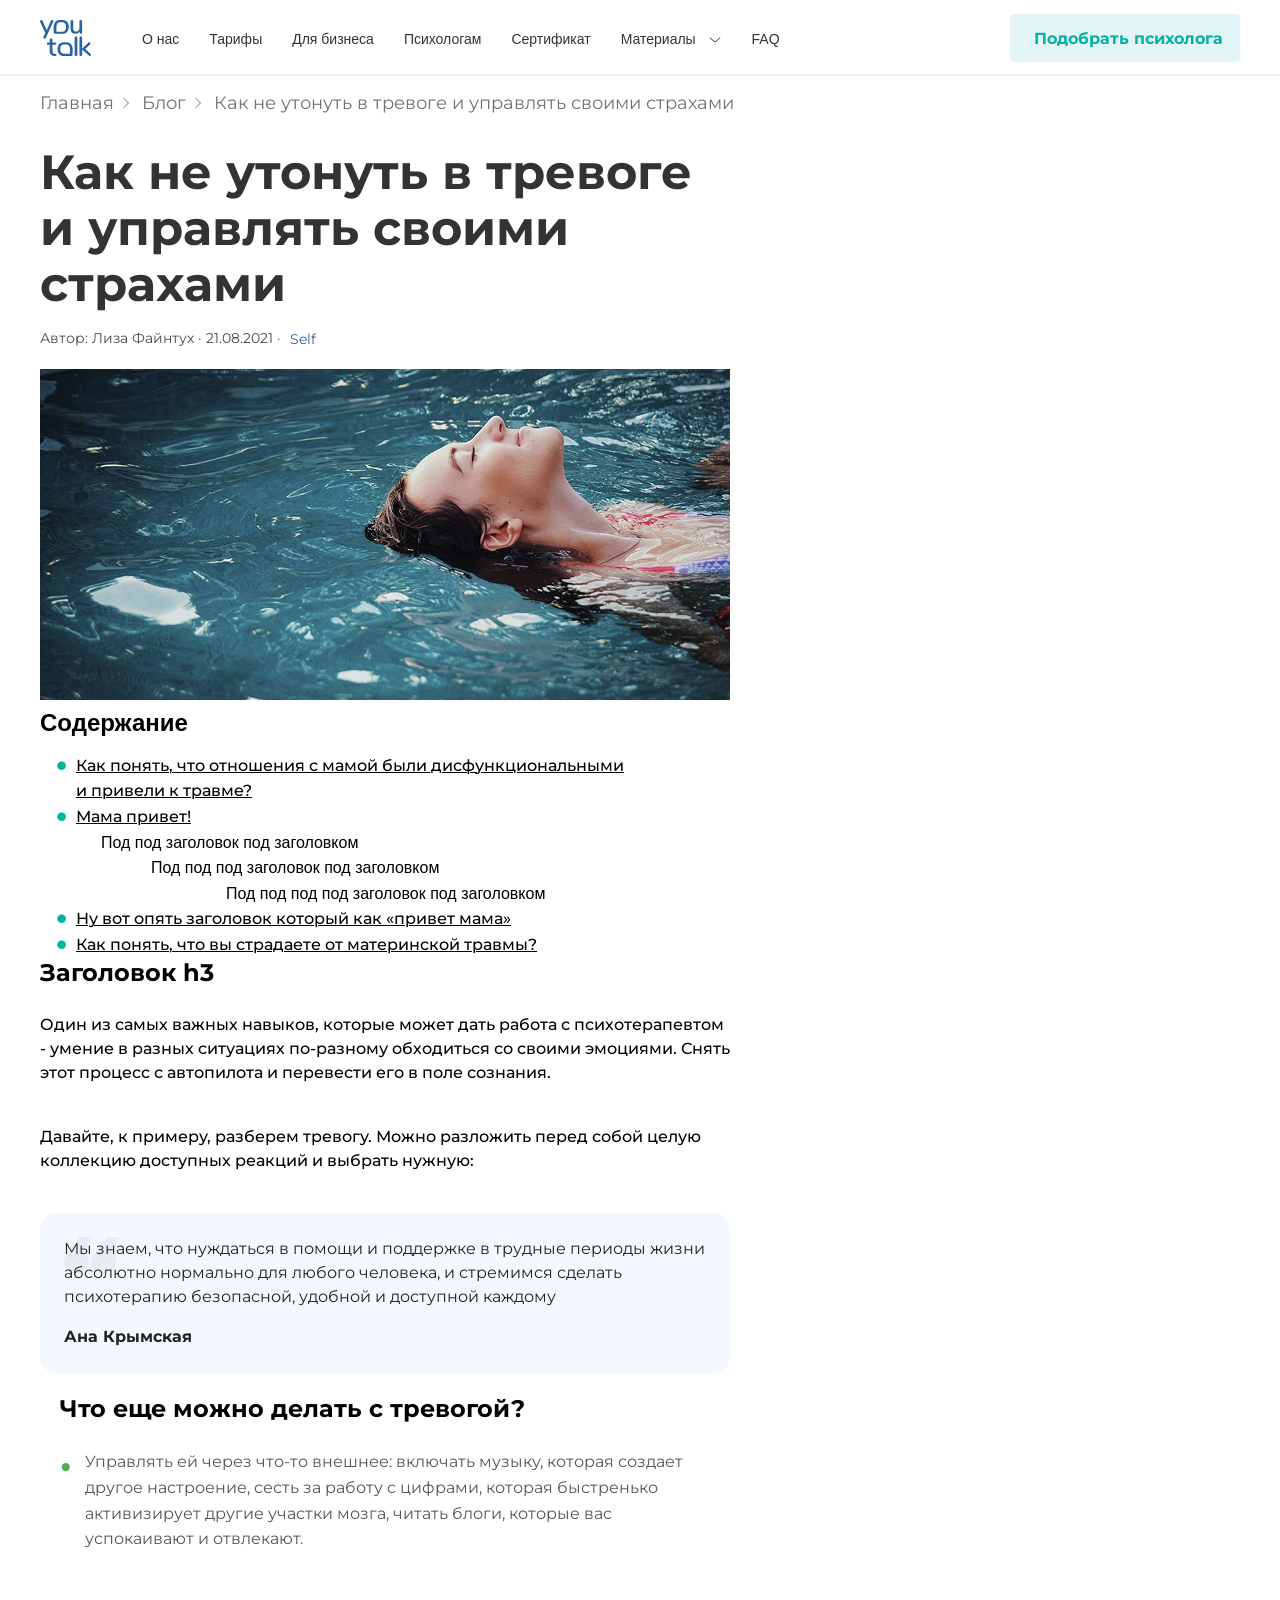
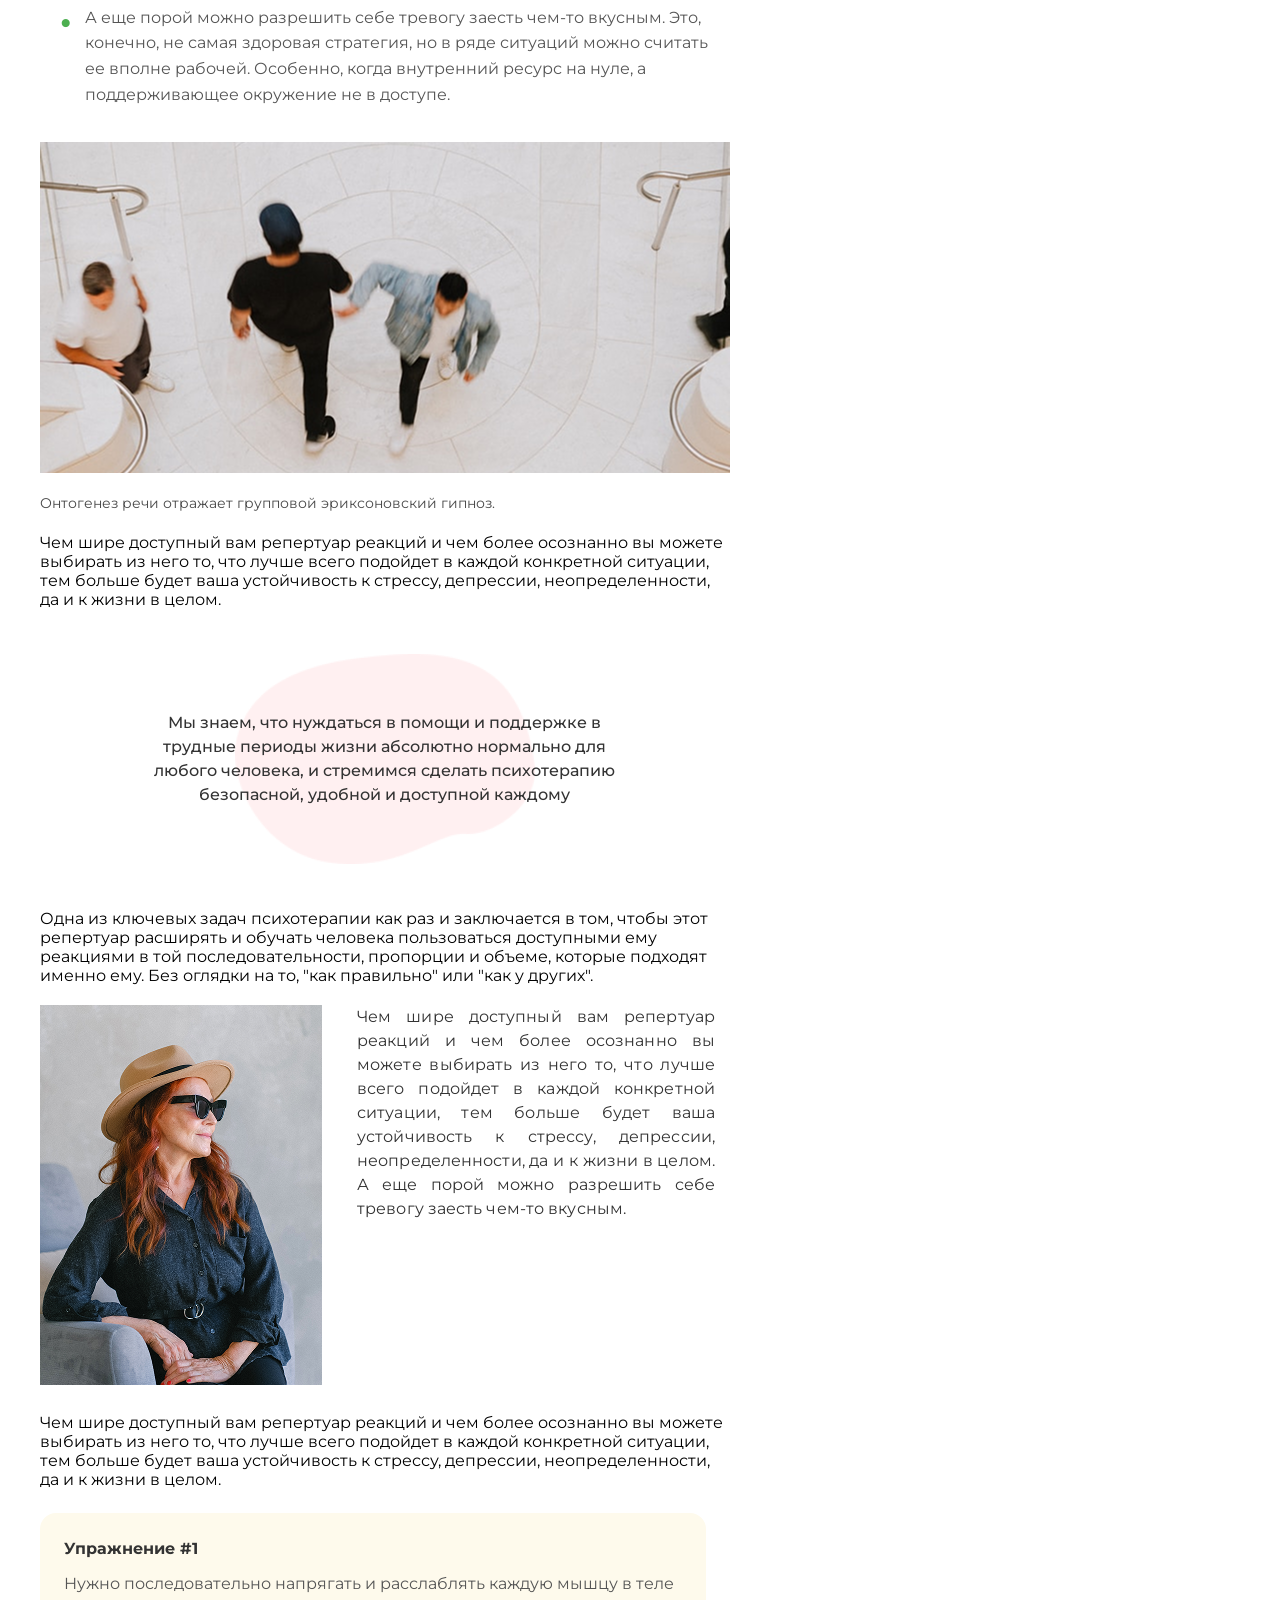
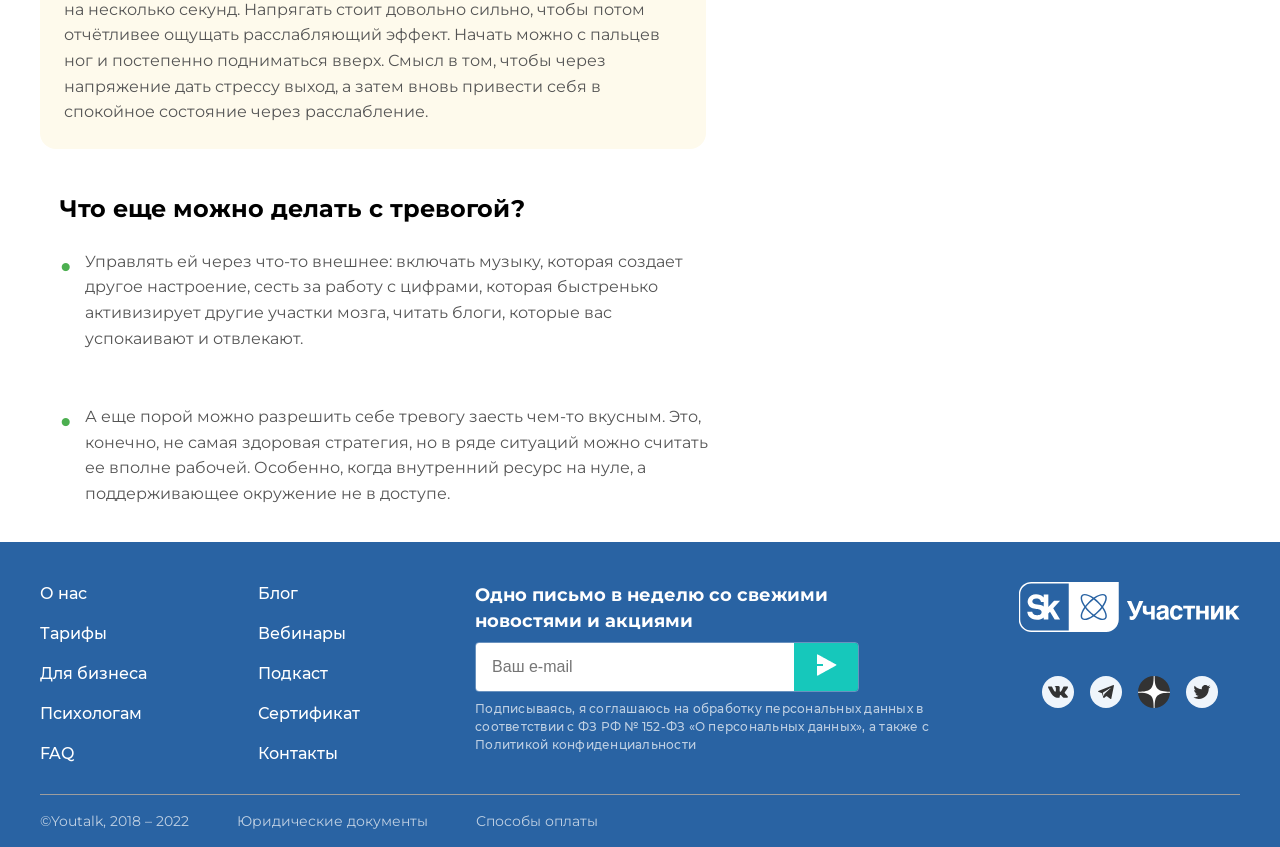
==== indextwo.html @ f9fe768d "добавка" ====
<!doctype html>
<html lang="en">
  <head>
    <meta charset="UTF-8" />
    <meta name="viewport" content="width=device-width, initial-scale=1.0" />
    <title>yotalk</title>
    <link rel="icon" href="img/logo/logo.svg" type="image/png">
    <link rel="stylesheet" href="css/styles.css" />
    <link href="https://fonts.googleapis.com/css2?family=Montserrat:wght@400;500;600;700&display=swap" rel="stylesheet">
    <link rel="stylesheet" href="css/font.css" />
    <link rel="stylesheet" href="css/media.css" />
  <script src="script.js" defer></script>
  </head>
  <body>
    <header class="header">
  <div class="header__container">
    <div class="header__logo-container">
      <a href="/" class="logo-link">
        <div class="logo">
          <img
            src="img/logo/logo.svg"
            alt="Логотип YouTalk"
            class="logo__image"
          />
        </div>
      </a>
    </div>
    <nav class="navigation" aria-label="Основное меню">
      <ul class="navigation__list">
        <li class="navigation__item navigation__item--regular">
          <a href="#" class="navigation__link">О нас</a>
        </li>
        <li class="navigation__item navigation__item--regular">
          <a href="#" class="navigation__link">Тарифы</a>
        </li>
        <li class="navigation__item navigation__item--regular">
          <a href="#" class="navigation__link">Для бизнеса</a>
        </li>
        <li class="navigation__item navigation__item--regular">
          <a href="#" class="navigation__link">Психологам</a>
        </li>
        <li class="navigation__item navigation__item--regular">
          <a href="#" class="navigation__link">Сертификат</a>
        </li>
        <li class="navigation__item navigation__item--with-icon">
          <a href="#" class="navigation__link navigation__link--with-icon">
            Материалы
            <img
              src="img/mater/matherials.svg"
              alt="Иконка меню"
              class="navigation__icon"
            />
          </a>
        </li>
        <li class="navigation__item navigation__item--regular">
          <a href="#" class="navigation__link">FAQ</a>
        </li>
      </ul>
    </nav>
    <div class="header__action-block">
      <button
        class="button button--green button--large"
        aria-label="Подобрать психолога"
      >
        Подобрать психолога
      </button>
    </div>
    <button
      class="hamburger"
      id="hamburger-toggle"
      aria-label="Открыть меню"
      aria-expanded="false"
      type="button"
    >
      <span></span>
      <span></span>
      <span></span>
    </button>
  </div>
  <div class="mobile-menu" id="mobile-menu" aria-hidden="true">
  <ul class="mobile-menu__list">
    <li class="mobile-menu__item">
      <a href="#" class="mobile-menu__link">О нас</a>
    </li>
    <li class="mobile-menu__item">
      <a href="#" class="mobile-menu__link">Тарифы</a>
    </li>
    <li class="mobile-menu__item">
      <a href="#" class="mobile-menu__link">Для бизнеса</a>
    </li>
    <li class="mobile-menu__item">
      <a href="#" class="mobile-menu__link">Психологам</a>
    </li>
    <li class="mobile-menu__item">
      <a href="#" class="mobile-menu__link">Сертификат</a>
    </li>
    <li class="mobile-menu__item">
      <a href="#" class="mobile-menu__link">Материалы</a>
    </li>
    <li class="mobile-menu__item">
      <a href="#" class="mobile-menu__link">FAQ</a>
    </li>
  </ul>
  <div class="mobile-menu__action">
    <button
      class="button button--green button--large"
      aria-label="Подобрать психолога в мобильном меню"
    >
      Подобрать психолога
    </button>
  </div>
</div>
  </div>
</header>





<main>
  
      <div class="header-with-breadcrumb">
        <nav class="breadcrumb">
          <a href="/" class="breadcrumb-item">Главная</a>
          <img src="img/mater/arrow.svg" alt="изображение" />
          <span class="breadcrumb-item current">Блог</span>
          <img src="img/mater/arrow.svg" alt="изображение" />
          <span class="breadcrumb-item current">Как не утонуть в тревоге и управлять своими страхами</span>
        </nav>
      </div>
<section class="my-grid">
    <div class="col-1">
      <div class="container">
        <h1>Как не утонуть в тревоге<br>и управлять своими<br>страхами</h1>

        <p class="author-info">
          Автор: Лиза Файнтух · 21.08.2021 ·
          <span class="self-label">Self</span>
        </p>

        <img class="center2 four" src="img/Image.png" alt="Человек в воде">

        <div class="toc">
          <h2>Содержание</h2>
          <ul>
            <li><a href="#">Как понять, что отношения с мамой были дисфункциональными<br> и привели к травме?</a></li>
            <li>
              <a href="#">Мама привет!</a>
              <ul class="sublist level-1">
                <li>
                  <a href="#">Под под заголовок под заголовком</a>
                  <ul class="sublist level-2">
                    <li>
              <a href="#">Под под под заголовок под заголовком</a>
              <ul class="sublist level-3">
                <li><a href="#">Под под под под заголовок под заголовком</a></li>
              </ul>
            </li>
          </ul>
        </li>
      </ul>
    </li>
    <li><a href="#">Ну вот опять заголовок который как «привет мама»</a></li>
    <li><a href="#">Как понять, что вы страдаете от материнской травмы?</a></li>
  </ul>
</div>

<h2 class="title-h3">Заголовок h3</h2>
<p class="paragraph-text">Один из самых важных навыков, которые может дать работа с психотерапевтом - умение в разных ситуациях по-разному обходиться со своими эмоциями.  Снять этот процесс с автопилота и перевести его в поле сознания.</p>
<p class="paragraph-text">Давайте, к примеру, разберем тревогу. Можно разложить перед собой целую коллекцию доступных реакций и выбрать нужную:</p>

<div class="quote-container">
  <blockquote class="quote-text">
    Мы знаем, что нуждаться в помощи и поддержке в трудные периоды жизни абсолютно нормально для любого человека, и стремимся сделать психотерапию безопасной, удобной и доступной каждому
  </blockquote>
  <cite class="quote-author">Ана Крымская</cite>
  <img src="img/Vector.png" alt="Описание" id="myImage">
</div>

<div class="pein">
  <h2 class="title-h3">Что еще можно делать с тревогой?</h2>
  <ul class="list">
    <li>Управлять ей через что-то внешнее: включать музыку, которая создает другое настроение, сесть за работу с цифрами, которая быстренько активизирует другие участки мозга, читать блоги, которые вас успокаивают и отвлекают.</li><br><br>
    <li>А еще порой можно разрешить себе тревогу заесть чем-то вкусным. Это, конечно, не самая здоровая стратегия, но в ряде ситуаций можно считать ее вполне рабочей. Особенно, когда внутренний ресурс на нуле, а поддерживающее окружение не в доступе.</li>
  </ul>
</div>
<img src="img/Rectangle (11).png" alt="Люди на снегу">
<blockquote class="author-info">Онтогенез речи отражает групповой эриксоновский гипноз.</blockquote>
<P>Чем шире доступный вам репертуар реакций и чем более осознанно вы можете выбирать из него то, что лучше всего подойдет в каждой конкретной ситуации, тем больше будет ваша устойчивость к стрессу, депрессии, неопределенности, да и к жизни в целом.</P>
<div class="quote-wrapper">
  <span class="quotee-text">
    Мы знаем, что нуждаться в помощи и поддержке в трудные периоды жизни абсолютно нормально для любого человека, и стремимся сделать психотерапию безопасной, удобной и доступной каждому
  </span>
  <div class="background-spott"></div>
</div>
<p>Одна из ключевых задач психотерапии как раз и заключается в том, чтобы этот репертуар расширять и обучать человека пользоваться доступными ему реакциями в той последовательности, пропорции и объеме, которые подходят именно ему. Без оглядки на то, "как правильно" или "как у других".</p>
<div class="content-layout">
  <div class="visual-module">
    <img src="img/Rectangle (12).png" alt="Описание изображения" class="media-asset">
  </div>
  <div class="textual-content">
    <p class="prose-block">
      Чем шире доступный вам репертуар реакций и чем более осознанно вы можете выбирать из него то, 
      что лучше всего подойдет в каждой конкретной ситуации, тем больше будет ваша устойчивость к 
      стрессу, депрессии, неопределенности, да и к жизни в целом. А еще порой можно разрешить себе 
      тревогу заесть чем-то вкусным.
    </p>
  </div>
</div>
<p>Чем шире доступный вам репертуар реакций и чем более осознанно вы можете выбирать из него то, что лучше всего подойдет в каждой конкретной ситуации, тем больше будет ваша устойчивость к стрессу, депрессии, неопределенности, да и к жизни в целом.</p>
<div class="exercise-container">
        <h1 class="exercise-title">Упражнение #1</h1>
        <p class="exercise-description">
            Нужно последовательно напрягать и расслаблять каждую мышцу в теле на несколько секунд. Напрягать стоит довольно сильно, чтобы потом отчётливее ощущать расслабляющий эффект. Начать можно с пальцев ног и постепенно подниматься вверх. Смысл в том, чтобы через напряжение дать стрессу выход, а затем вновь привести себя в спокойное состояние через расслабление.
        </p>
    </div>
<div class="pein">
  <h2 class="title-h3">Что еще можно делать с тревогой?</h2>
  <ul class="list">
    <li>Управлять ей через что-то внешнее: включать музыку, которая создает другое настроение, сесть за работу с цифрами, которая быстренько активизирует другие участки мозга, читать блоги, которые вас успокаивают и отвлекают.</li><br><br>
    <li>А еще порой можно разрешить себе тревогу заесть чем-то вкусным. Это, конечно, не самая здоровая стратегия, но в ряде ситуаций можно считать ее вполне рабочей. Особенно, когда внутренний ресурс на нуле, а поддерживающее окружение не в доступе.</li>
  </ul>
</div>


</main>
    <footer class="footer">
      <div class="footer-container">
        <div class="footer-menu-wrapper">
          <div class="menu-column menu-column-1">
            <nav class="footer-nav">
              <ul class="footer-list">
                <li class="footer-list-item">
                  <a href="#" class="footer-link">О нас</a>
                </li>
                <li class="footer-list-item">
                  <a href="#" class="footer-link">Тарифы</a>
                </li>
                <li class="footer-list-item">
                  <a href="#" class="footer-link">Для бизнеса</a>
                </li>
                <li class="footer-list-item">
                  <a href="#" class="footer-link">Психологам</a>
                </li>
                <li class="footer-list-item">
                  <a href="#" class="footer-link">FAQ</a>
                </li>
              </ul>
            </nav>
          </div>

          <div class="menu-column menu-column-2">
            <nav class="footer-nav">
              <ul class="footer-list">
                <li class="footer-list-item">
                  <a href="#" class="footer-link">Блог</a>
                </li>
                <li class="footer-list-item">
                  <a href="#" class="footer-link">Вебинары</a>
                </li>
                <li class="footer-list-item">
                  <a href="#" class="footer-link">Подкаст</a>
                </li>
                <li class="footer-list-item">
                  <a href="#" class="footer-link">Сертификат</a>
                </li>
                <li class="footer-list-item">
                  <a href="#" class="footer-link">Контакты</a>
                </li>
              </ul>
            </nav>
          </div>
        </div>
        <div class="newsletter-block">
          <div class="newsletter-title">
            Одно письмо в неделю со свежими <br />
            новостями и акциями
          </div>
          <form onsubmit="alert('Подписаны!'); return false;">
          <div class="email-form">
            <input
              type="email"
              placeholder="Ваш e-mail"
              class="email-input"
              required
              autocomplete="email"
            />
            <button
              type="submit"
              class="submit-btn with-icon"
              aria-label="Подписаться на рассылку"
            >
          <img src="img/footer_img/Group.png" alt="изображение">
          </button>
          </div>
          </form>
  
          <div class="privacy-notice">
            Подписываясь, я соглашаюсь на обработку персональных данных в
            соответствии с ФЗ РФ № 152-ФЗ «О персональных данных», а также с
            <!-- <a href="#" class="privacy-link"> -->Политикой конфиденциальности<!-- </a> -->
          </div>
        </div>
        <div class="social-block">
          <div class="sk-logo-container">
            <img
              src="img/footer_img/Sk.svg"
              alt="Логотип — Участник"
              class="sk-logo"
              loading="lazy"
            />
          </div>
          <div class="social-icons-wrapper">
            <a href="#" class="social-link vk-link">
              <img
                src="img/footer_img/vk.svg"
                alt="ВКонтакте"
                class="social-icon vk-icon"
                loading="lazy"
              />
            </a>
            <a href="#" class="social-link teleg-link">
              <img
                src="img/footer_img/teleg.svg"
                alt="Telegram"
                class="social-icon teleg-icon"
                loading="lazy"
              />
            </a>
            <a href="#" class="social-link twitter-link">
              <img
                src="img/footer_img/ptica.svg"
                alt="Twitter"
                class="social-icon twitter-icon"
                loading="lazy"
              />
            </a>
            <a href="#" class="social-link other-link">
              <img
                src="img/footer_img/logo.svg"
                alt="Ещё одна соцсеть"
                class="social-icon other-icon"
                loading="lazy"
              />
            </a>
          </div>
        </div>
        <div class="footer-bottom">
          <ul class="footer-bottom-list">
            <li class="footer-bottom-item">
              <a href="#" class="footer-bottom-link">©Youtalk, 2018 – 2022</a>
            </li>
            <li class="footer-bottom-item">
              <a href="#" class="footer-bottom-link">Юридические документы</a>
            </li>
            <li class="footer-bottom-item">
              <a href="#" class="footer-bottom-link">Способы оплаты</a>
            </li>
          </ul>
        </div>
      </div>
    </footer>
  </body>
</html>
---- css/styles.css ----
* {
  margin: 0;
  padding: 0;
  box-sizing: border-box;
}
body {
  font-family: 'Montserrat', sans-serif;
}
.body {
 background-image: url("data:image/svg+xml,%3Csvg width='1440' height='672' xmlns='http://www.w3.org/2000/svg'%3E%3Crect width='1440' height='672' fill='%23EFF5FB' /%3E%3ClinearGradient id='fadeGradient' x1='0%' y1='0%' x2='0%' y2='100%'%3E%3Cstop offset='41.95%' stop-color='rgba(255, 255, 255, 0)' /%3E%3Cstop offset='70.27%' stop-color='%23FFFFFF' /%3E%3C/linearGradient%3E%3Crect width='1440' height='672' fill='url(%23fadeGradient)' /%3E%3C/svg%3E");
background-size: 1440px ;
background-repeat: no-repeat;
opacity: 1;
background-size: contain;
background-position: center 468px;
}

.header {
  position: sticky;
  top: 0;
  z-index: 1000;
  width: 100%;
  box-shadow: 0px -2px 0px 0px #EFF2F2 inset;
  background: #FFFFFF;
}

.header__container {
  display: flex;
  max-width: 1264px;
  height: 76px;
  justify-content: space-between;
  align-items: center;
  margin: 0 auto;
  transition: all 0.3s ease-in-out;
  padding: 0 32px;
  
}

.header__logo-container {
  display: flex;
  align-items: center;
  justify-content: center;
  flex-shrink: 0;
  padding-right: 51px;
  transition: padding-right 0.3s ease-in-out;
}

.logo-link {
  text-decoration: none;
}

.logo {
  display: block;
  width: 51px;
  height: auto;
  max-width: 100%;
}

.logo__image {
  height: 36px;
  width: 100%;
  max-width: 51px;
  display: block;
  transition: height 0.3s ease-in-out;
}

.navigation {
  display: block;
  flex: 1 1 auto;
  min-width: 0;
}

.navigation__list {
  display: flex;
  list-style: none;
  margin: 0;
  padding: 0;
  column-gap: 30px;
  overflow: hidden;
  transition: column-gap 0.3s ease-in-out;
}

.navigation__item--regular {
  flex-shrink: 0;
}

.navigation__link {
  text-decoration: none;
   font-family: "Montserrat-Medium",sans-serif;/* font-family: "Montserrat"; */
  font-weight: 400;
  color: #333333;
  transition: color 0.3s ease;
  padding: 30px 0;
  white-space: nowrap;
  font-size: 14px;
  }

.navigation__link:hover {
  color: #4CAF50;
}

.navigation__icon {
  margin-left: 8px;
  width: 14px;
  height: 14px;
  vertical-align: middle;
}

.header__action-block {
  display: flex;
  align-items: center;
  flex-shrink: 0;
  
}

.button {
  cursor: pointer;
  border: none;
  outline: none;
  font-family: inherit;
  transition: all 0.3s ease-in-out;
}

.button--green {
  width: 230px;
  height: 48px;
  background-color: #E3F5F5;
  color: #03B2A5;
  border-radius: 4px;
  font-family: 'Montserrat', sans-serif;
  font-weight: 700;
  font-size: 16px;
  padding: 12px 24px;
  white-space: nowrap; 
}

.button--green:hover {
  background-color: #f8f8f8;
  transform: translateY(-2px);
  box-shadow: 0 4px 8px rgba(0, 0, 0, 0.2);
}


.hamburger {
  display: none;
  flex-direction: column;
  justify-content: space-between;
  width: 18px;
  height: 18px;
  padding: 0;
  background: none;
  border: none;
  cursor: pointer;
  position: relative;
  z-index: 1000;
}

.hamburger span {
  display: block;
  height: 3px;
  width: 100%;
  background-color: #03B2A5;
  border-radius: 2px;
  transition: all 0.3s ease;
  position: relative;
}


.hamburger--active span:nth-child(1) {
  transform: rotate(45deg) translate(5px, 5px);
}
.hamburger--active span:nth-child(2) {
  opacity: 0;
}
.hamburger--active span:nth-child(3) {
  transform: rotate(-45deg) translate(7px, -6px);
}


.mobile-menu {
  position: absolute;
  top: 100%; 
  left: 0;
  right: 0;
  max-width: 960px;
  margin-left: auto;
  margin-right: auto;
  background: #FFFFFF;
  box-shadow: 0 4px 12px rgba(0, 0, 0, 0.1);
  z-index:1000;
  opacity: 0;
  visibility: hidden;
  transform: translateY(-10px);
  transition: all 0.3s ease-in-out;
  padding: 0;
}

.mobile-menu--open {
  opacity: 1;
  visibility: visible;
  transform: translateY(0);
}


.mobile-menu__list {
  display: flex;
  flex-direction: column;
  list-style: none;
  margin: 0;
  padding: 20px 0;
}

.mobile-menu__item {
  padding: 12px 0;
}

.mobile-menu__link {
  text-decoration: none;
  font-family: "Montserrat-Medium";
  font-weight: 500;
  color: #333;
  font-size: 16px;
  padding: 0 24px;
  display: block;
  transition: color 0.3s ease;
}

.mobile-menu__link:hover {
  color: #4CAF50;
}

.mobile-menu__action {
  padding: 20px 24px 24px;
  border-top: 1px solid #EFF2F2;
}
 .breadcrumb {
  display: flex;
  margin-top: 16px;
  margin-bottom: 30px;
  align-items: center;
  font-size: 18px;
}
.breadcrumb img {
  padding-left: 4px;
  padding-right: 8px;
}
.breadcrumb-item {
  text-decoration: none;
  color: #333333B2;
}
.breadcrumb-item:hover {
  text-decoration: underline;
}
.current {
  font-weight: 400;
}
h1 {
  margin: 0 auto;
  padding-left: 0;
  font-size: 48px;
  font-family: 'Montserrat', sans-serif;
  font-weight: 700;
  line-height: 56px;
  letter-spacing: 0%;
  color: #333333;
}
.filter-container {
  display: flex;
  flex-wrap: wrap;
  gap: 8px;
  margin-top: 32px;
  margin-bottom: 24px;
  box-sizing: border-box;
  justify-content: flex-start;
}
.filter-item {
  display: inline-flex;
  align-items: center;
  font-family: 'Montserrat', sans-serif;
  font-weight: 500; 
  font-size: 14px;
  line-height: 1.43;
  letter-spacing: -0.01em;
  color: #333333; 
  background-color: #f9f9f9;
  border: 2px solid #e8e8e8; 
  border-radius: 24px;
  padding: 6px 8px; 
  box-sizing: border-box;
  will-change: transform, border, color;
  transition: all 0.25s cubic-bezier(0.4, 0, 0.2, 1); 
  cursor: pointer;
  position: relative;
  min-width: min-content;
  flex-shrink: 1;
  white-space: nowrap;
  vertical-align: middle;
  text-decoration: none;
}
.filter-item.long-text {
  white-space: normal;
  text-align: center;
  padding: 8px 12px;
}
.filter-item img {
  width: 18px;
  height: 18px;
  object-fit: contain;
  margin-right: 8px;
  transition: transform 0.25s ease;
}
.filter-item:hover .tag-icon {
  transform: scale(1.15) translateY(-1px);
}
.with-emoji::before {
  content: "😊";
  margin-right: 5px;
  vertical-align: middle;
}

.filter-item:hover {
  border-color: #16C8BB;
  background-color: #eef9f8;
  color: #16C8BB;
  transform: translateY(-1px);
  box-shadow: 0 3px 8px rgba(22, 200, 187, 0.1);
}

.filter-item.active {
  border-color: #16C8BB;
  background-color: #eef9f8;
  color: #16C8BB;
  font-weight: 600; 
   box-shadow: 0 2px 6px rgba(22, 200, 187, 0.15);
}

.filter-item:not(.active):not(:hover) {
  box-shadow: none;
  transform: translateY(0);
}



main {
max-width: 1264px;
margin: 0 auto;
box-sizing: border-box;
padding: 0 32px;
}

.blog-grid {
display: grid;
grid-template-columns: repeat(6, 1fr);
 grid-auto-rows: minmax(min-content, auto);
gap: 24px;
width: 100%;
box-sizing: border-box;
}

.grid-card {
width: 100%;
min-width: 0;
height: auto;
overflow: hidden;
box-shadow: 0 4px 6px rgba(0, 0, 0, 0.1);
transition: transform 0.3s ease;
position: relative;
border-radius: 16px;
display: flex;
flex-direction: column;
}

.grid-card:hover {
transform: translateY(-3px);
}
 .one  img {
  width: 100%;
  height: 260px ;
  object-fit: cover; 
  object-position: bottom; 
 

}
.two  img {
  width: 100%;
  height: 260px;
  object-fit: cover; 

} 

.card-image img {
width: 100%;
object-fit: cover; 
display: block;


}

.card-tags {
font-family: 'Montserrat', sans-serif;
font-weight: 600;
position: absolute;
top: 8px;
left: 8px;
z-index: 1;
display: flex;
flex-wrap: wrap;
gap: 8px;
max-width: 300px;
  font-size: 14px;
  line-height: 20px;
}

.tag-item {
display: inline-flex;
align-items: center;
gap: 4px;
padding: 6px 8px;
background-color: rgba(255, 255, 255, 0.4);
border-radius: 16px;
white-space: nowrap;
overflow: hidden;
text-overflow: ellipsis;
box-sizing: border-box;
}

.card-content {
 padding: 16px;
  flex-grow: 1; 
  display: flex;
  flex-direction: column;
}

.card-title {
margin-top: 0;
font-size: 18px;
color: #212529;
}

.card-author {
margin: 4px 0 8px 16px;
color: #6c757d;
font-size: 12px;
}

.card-excerpt {
overflow: hidden;
font-size: 14px;
text-overflow: ellipsis;
color: #495057;
line-height: 20px;
Letter-spacing:
0px;
padding-bottom: 96px;
}
.card-excerpt--truncated{
  padding-bottom: 50px;
}
.post-date {
Letter-spacing:0.25px;
text-align: left;
font-size: 12px;
line-height: 18px;
color: #495057;
position: absolute;
bottom: 16px;
left: 16px;
z-index: 2;
margin-top: auto;
flex-shrink: 0
}

.date-value {
display: inline-block;
}


.div1,
.div2 {
grid-column: span 3;
}


.div3,
.div4,
.div5,
.div6,
.div7,
.div8 {
grid-column: span 2;
}


.div3 { grid-row: 2; grid-column: 1 / 3; }
.div4 { grid-row: 2; grid-column: 3 / 5; }
.div5 { grid-row: 2; grid-column: 5 / 7; }
.div6 { grid-row: 3; grid-column: 1 / 3; }
.div7 { grid-row: 3; grid-column: 3 / 5; }
.div8 { grid-row: 3; grid-column: 5 / 7; }












.more {
 display: flex;
  justify-content: center;
  align-items: center;
  margin: 56px auto  96px 0;
  position: relative;  
}
.more-button {
  display: block;
  width: 182px;
  height: 48px;
  padding: 0;
  background-color: #4DC4A5;
  color: white;
  border: none;
  border-radius: 8px;
  font-family: 'Montserrat', sans-serif;
  font-size: 18px;
  font-weight: bold;
  text-align: center;
  transition: background-color 0.3s ease;
} 
.more-button:hover {
  background-color: #3ABE95;
}

 




.footer {
  display: flex;
  width: 100%;
  flex-direction: column;
  min-height: 302px;
  background-color: #2963A3;
  justify-content: space-between;
}

.footer-container {
  display: grid;
  grid-template-columns: repeat(9, 1fr); 
  grid-template-rows: auto auto;
  gap: 20px;
  width: 100%;
  max-width: 1264px;
  margin: 0 auto;
  color: #FFFFFF;
  padding-top: 40px;
  padding-left: 32px;
  padding-right: 32px;
}


.footer-menu-wrapper {
  grid-column: 1 / 5; 
  display: grid;
  grid-template-columns: 1fr 1fr;
  gap: 20px;
}

.menu-column {
  display: flex;
  flex-direction: column;
}

.menu-column-2 {
  margin-left: 0;
}


.newsletter-block {
  grid-column: 5 / 10; 
  width: 100%;
  
}


.newsletter-title {
  font-family: 'Montserrat', sans-serif;
  font-weight: 700;
  line-height: 26px;
  letter-spacing: 0%;
  font-size: 18px;
  padding-bottom: 8px;
}

.email-form {
  display: flex;
  border: 1px solid rgba(255, 255, 255, 0.3);
  border-radius: 4px;
  overflow: hidden;
  max-width: 384px;
  width: 100%;
}

.email-input {
  width: calc(100% - 64px);
  height: 48px;
  border: none;
  padding-left: 16px;
  background-color: #FFFFFF;
  color: #000000;
  font-size: 16px;
  outline: none;
}

.email-input:focus {
  background: rgba(255, 255, 255, 0.15);
}

.submit-btn {
  width: 64px;
  height: 48px;
  background-color: #16C8BB;
  border: none;
  cursor: pointer;
  transition: background-color 0.3s ease;
}

.submit-btn:hover {
  background-color: #3abcf2;
}






.privacy-notice {
   font-family: 'Montserrat_ofont';
  font-weight: 400;
  font-size: 12px;
  line-height: 18px;
  letter-spacing: 0.25px;
  opacity: 0.7;
  color: #FFFFFF;
  margin-top: 8px;
 
}

.privacy-link {
  color: #000000;
  text-decoration: none;
}


.social-block {
  grid-column: 10 / 10; 
  display: flex;
  flex-direction: column;
  align-items: center; 
  gap: 0px;
}

.sk-logo-container {
  padding-bottom: 40px;
}

.social-icons-wrapper {
  display: flex;
  gap: 16px;
}

.social-icon {
  width: 32px;
  height: 32px;
}


.footer-bottom {
  grid-column: 1 / 11; 
  grid-row: 2 / 4;
  border-top: 1px solid #9D9D9D;
  margin-top: 8px;
  display: grid;
  grid-template-columns: repeat(9, 1fr);
  gap: 16px;
  padding: 16px 0;
  display: inline-flex;
}


.copyright {
  grid-column: 1 / 4; 
  text-align: center;
}

.legal-docs {
  grid-column: 4 / 7; 
  text-align: center;
}

.payment-methods {
  grid-column: 7 / 10; 
  text-align: center;
}

.footer-bottom-list {
  display: inline-flex;
  list-style: none;
  gap: 48px;
  padding: 0;
  margin: 0;
}

.footer-bottom-link {
  text-decoration: none;
  color: #FFFFFF;
  font-size: 14px;
  opacity: 0.7;
  line-height: 20px;
  letter-spacing: 0px;
}


.footer-nav {
  white-space: nowrap;
}

.footer-list {
  display: grid;
  gap: 16px;
}

.footer-list-item {
  list-style: none;
  line-height: 24px;
  font-size: 16px;
  letter-spacing: 0%;
}

.footer-link {
  text-decoration: none;
  color: #FFFFFF;
  font-family: 'Montserrat_ofont';
  font-weight: 700;
}


 


.author-info {
    font-family: 'Montserrat', sans-serif;
    font-weight: 400;
    font-size: 14px;
    line-height: 20px;
    letter-spacing: 0px;
    color: #494949;
    margin-bottom: 20px;
    white-space: nowrap;
    padding-top: 16px; /* Небольшой отступ сверху для компенсации */
}

.self-label {
    display: inline-block;
    width: 26px;
    height: 20px;
    transform: rotate(0deg);
    opacity: 1;
    color: #2963A3;
    line-height: 20px;
    border-radius: 3px;
    margin-left: 5px;
    vertical-align: middle;
}


.toc {
  width: 600px;
  font-family:sans-serif;
  line-height: 1.6;
}

.toc h2 {
  margin-bottom: 10px;
  font-weight: bold;
}

.toc > ul > li {
  list-style-type: none;
  position: relative;
  margin-left: 36px;
}

.toc > ul > li::before {
  content: '•';
  color: #03B2A5; /* <-- Меняйте цвет здесь */
  font-size: 32px; /* <-- Меняйте размер здесь */
  line-height: 24px;
  margin-right: 9px;
  position: absolute;
  left: -20px;
}

.toc > ul > li > a {
  text-decoration: underline;
  text-decoration-style: solid;
  text-decoration-offset: 0;
  text-decoration-thickness: 1px;
  font-family: 'Montserrat', sans-serif;
  font-weight: 500;
  font-size: 16px;
  line-height: 24px;
  letter-spacing: 0px;
  leading-trim: none;
  color: #000;
  cursor: pointer;
}

.sublist a {
  text-decoration: none;
  color: #000;
}

.sublist {
  list-style-type: none;
  margin-left: 25px;
  padding: 0;
}

.level-1 { margin-left: 25px; }
.level-2 { margin-left: 50px; }
.level-3 { margin-left: 75px; }


.h2 {
  padding-bottom: 16px;
}

.title-h2 {
  font-family: 'Montserrat', sans-serif;
  font-weight: 700;
  font-size: 24px;
  leading-trim: none;
  line-height: 32px;
  letter-spacing: 0%;
  padding-bottom: 16px;
}

.paragraph-text {
  font-family: 'Montserrat', sans-serif;
  font-weight: 500;
  font-size: 16px;
  leading-trim: none;
  line-height: 24px;
  letter-spacing: 0px;
  padding-bottom: 40px;
}

.quote-container {
  transform: rotate(0deg);
  opacity: 1;
  border-radius: 16px;
  padding: 24px;
  background-color: #F3F7FE;
  box-sizing: border-box;
}

.quote-text {
  font-family: 'Montserrat', sans-serif;
  font-weight: 400;
  font-size: 16px;
  leading-trim: none;
  line-height: 24px;
  letter-spacing: 0%;
  margin: 0 0 16px 0; /* Отступ снизу перед именем автора */
  color: #222; /* Тёмный текст */
}

.quote-author {
 font-family: 'Montserrat', sans-serif;
  font-weight: 700;
  font-size: 16px;
  leading-trim: none;
  line-height: 24px;
  letter-spacing: 0%;
  color: #222;
  font-style: normal; /* Убираем курсив, если не нужен */
  
}
#myImage {
  position: absolute;
  top: 24px; 
  left: 24px;
}

.pein {
  max-width: 800px;
 
  background-color: #ffffff;
  padding: 20px;
}



.list {
  list-style-type: none;
  padding-left: 0;
}

.list li {
  position: relative;
  padding-left: 25px;
  margin-bottom: 15px;
  line-height: 1.6;
  color: #555555;
}

.list li::before {
  content: '•';
  position: absolute;
  left: 0;
  top: -10%;
  color: #4CAF50; /* Зелёный цвет маркера, как на изображении */
  font-weight: bold;
  font-size: 32px;
}
.title-h3 {
font-family: "Montserrat", sans-serif;
font-weight: 700;
font-size: 24px;
leading-trim: NONE;
line-height: 32px;
letter-spacing: 0%;
padding-bottom: 24px;

}
.my-grid {
  display: grid;
  grid-template-columns: minmax(300px, 690px) 1fr;
  gap: 10px;
  width: 100%;
}

.col-1 {
 
}

.col-2 {
  background-color: #e0e0e0;
}





.quote-wrapper {
  position: relative;
  display: flex;
  justify-content: center;
  align-items: center;
  text-align: center;
  min-height: 300px; /* Минимальная высота контейнера */
  padding: 2rem;
}

.quotee-text {
  z-index: 10; /* Текст поверх пятна */
  position: relative;
  font-family: 'Montserrat', sans-serif;
  font-weight: 500;
  font-size: 16px;
  line-height: 24px;
  letter-spacing: 0%;
  color: #333;
  max-width: 80%; /* Ограничиваем ширину текста */
  margin: 0 auto;
}

.background-spott {
  position: absolute;
  top: 50%;
  left: 50%;
  transform: translate(-50%, -50%);
  width: 300px; /* Ширина пятна */
  height: 300px; /* Высота пятна */
  background-image: url(../img/Vector\ \(1\).png); /* Ваше изображение */
  background-size: contain; /* Изображение без растягивания */
  background-repeat: no-repeat;
  background-position: center;
  opacity: 0.8; /* Прозрачность пятна */
  z-index: 5; /* Под текстом */
  pointer-events: none; /* Не мешает взаимодействию с текстом */
}





.content-layout {
  display: flex;
  align-items: flex-start;
  gap: 20px;
  margin-top: 20px;
  padding-bottom: 24px;

}

.visual-module {
  flex: 0 0 auto; /* Фиксируем размер, не даём меняться */
  overflow: hidden; /* Скрываем всё, что выходит за границы блока */
}

.media-asset {
width: 100%;
  height: auto;
  object-fit: contain; /* Сохраняет пропорции, не растягивает */
}

.textual-content {
  flex: 1;
  padding: 0 15px 15px 15px;
  box-sizing: border-box; /* Учитывает отступы при расчёте ширины */
}

.prose-block {
  line-height: 1.5; /* Межстрочный интервал */
  color: #333;
  margin: 0;
  font-size: 16px;
  text-align: justify;
  letter-spacing: 0.1px;
  max-width: 400px; /* Ограничивает ширину текста для контроля количества строк */
  overflow-wrap: break-word; /* Переносит длинные слова */
}


.exercise-container {
    background-color: #FEFAEC;
    padding: 24px;
    margin: 24px 24px 24px 0;
    border-radius: 16px;
}

.exercise-title {
    margin-bottom: 10px;
    color: #333;
    font-size: 24px;
    font-family: 'Montserrat',sans-serif;
font-weight: 700;
font-size: 16px;
leading-trim: NONE;
line-height: 24px;
letter-spacing: 0%;

}

.exercise-description {
    line-height: 1.6;
    margin-top: 0;
    color: #555;
    font-size: 16px;
}
---- css/font.css ----
@font-face {
  font-family: "Montserrat-Medium";
  src: url("./Montserrat-Medium.woff2") format("woff2"),
       url("./Montserrat-Medium.woff") format("woff"),
       url("./Montserrat-Medium.ttf") format("truetype");
}
@font-face {
  font-family: 'Montserrat_ofont' ;
  src: url(../font/ofont.ru_Montserrat.ttf);
  font-weight: 600;
}
@font-face {
  font-family: "Montserrat-Regular.ttf";
  src: url(../font/Montserrat-Regular.ttf);
   font-weight: 600;
}
---- css/media.css ----
@media screen and (max-width: 1024px) {
  .navigation {
  display: block;
}


.header__action-block {
  display: flex;
}
.header__container {
   max-width: 960px; 
   padding: 0 0;

}
.header__logo-container {
  padding-right: 32px;
}
.navigation__list {
  column-gap: 16px;
}
.navigation__link {
  font-size: 16px;
  padding: 8px 0;
}
.button--green {
  width: 230px;
  padding: 12px 24px;
  font-size: 16px;
}
.breadcrumb {
  margin-bottom: 40px;
}
main {
padding:0 32px 0 32px ;

}

}

@media (max-width: 1023px) {
  .navigation {
    display: none; 
  }
  .hamburger {
    display: flex; 
  }
  .header__container {
  max-width: 960px;
padding: 0 32px;
}
  .header__action-block {
    display: none; 
  }
  .navigation__link {
    font-size: 14px;
  }
  .button--green {
    min-width: 180px;
    padding: 10px 16px;
    font-size: 14px;
  }
  .mobile-menu {
    top: 76px;
  }
  .social-block {
  align-items: center; 
}
   
 
}

@media  (max-width:912px) {
  .header__container {
    padding: 0 32px 0 32px;
  }
  .one img,
.two img,
.card-image img {
  width: 100%;
  height: auto; 
  max-width: 100%;
}
  .div1,
.div2 {
grid-column: span 3;
}
.div3,
.div4,
.div5,
.div6,
.div7,
.div8 {
grid-column: span 2;
}

.div1 { grid-row: 1; grid-column: 1 / 7; }
.div2 { grid-row: 2; grid-column: 1 / 7; }
.div3 { grid-row: 3; grid-column: 1 / 4; }
.div4 { grid-row: 3; grid-column: 4 / 7; }
.div5 { grid-row: 4; grid-column: 1 / 4; }
.div6 { grid-row: 4; grid-column: 4 / 7; }
.div7 { grid-row: 5; grid-column: 1 / 4; }
.div8 { grid-row: 5; grid-column: 4 / 7; }
.footer-container {
    grid-template-columns: repeat(5, 1fr);
    grid-template-rows: auto auto auto; 
    
    padding: 35px 32px 0px 32px; 
  }

  
  .footer-menu-wrapper {
    grid-column: 1 / 2; 
    grid-row: 1 / 2; 
    gap: 70px;
    
  }

  
  .newsletter-block {
    grid-column: 2 / 6; 
    grid-row: 1 / 3; 
    padding-left: 45px;
  }

  
  .social-block {
    grid-column: 2 / 1; 
    grid-row: 2 / 2; 
    gap: 0px;
    align-items: center;
  }

  
  .footer-bottom {
    grid-column: 1 / 6; 
    grid-row: 3 / 6; 
    border-top: 1px solid rgba(255, 255, 255, 0.3);
    padding-bottom: 23px;
    
  }

  .social-icons-wrapper {
    display: flex;
    flex-wrap: wrap;
    justify-content: center;
   
  }
  .social-icon {
    width: 28px;
    height: 28px;
  }

  
  .footer-bottom-list {
    flex-wrap: wrap;
    gap: 48px; 
    justify-content: center;
  }

}

@media (max-width: 768px) {
  .header__container {
    
    padding: 0 18px;
  }
  .navigation__list {
    column-gap: 16px;
  }
  .navigation__link {
    font-size: 13px;
    padding: 6px 0;
  }
  mobile-menu {
    top: 72px;
  }
 

.card-excerpt {
padding-bottom: 73px;
}
.card-excerpt--truncated{
  padding-bottom: 50px;
}
.footer-container {
 padding: 35px 20px 0px 20px; 
}
.footer-menu-wrapper {
    gap: 30px;
  }
    .newsletter-block {
    padding-left: 15px;
  }
  main {
    padding-left: 20px;
    padding-right: 20px;
  }

} 
@media (max-width: 620px) {
  .grid-card .div4, .div5,
  .div6,
  .div7,
  .div8 {
    display: none;
  }
  .div1 {
  grid-column: 1 / 7; /* с 1‑й по 7‑ю линию (т. е. 6 колонок) */
}
.div1 { grid-row: 1; grid-column: 1 / 7; }
.div2 { grid-row: 2; grid-column: 1 / 7; }
.div3 { grid-row: 3; grid-column: 1 / 7; }
.div4 { grid-row: 4; grid-column: 1 / 7; }
main {
padding:0 20px 0 20px ;}
 
 
  .footer-container {
    grid-template-columns: repeat(3, 1fr); 
    grid-template-rows: auto auto auto auto; 
    gap: 10px; 
    align-items: start; 
  }

  
  .footer-menu-wrapper {
    grid-column: 1 / 4;
    grid-row: 1 / 2;
    display: flex;
    justify-content: space-between; 
    text-align: left; 
    padding-bottom: 10px;
  }

  .menu-column .footer-list {
    padding: 0;
    margin: 0;
   
  }

  .newsletter-block {
    grid-column: 1 / 4;
    grid-row: 2 / 3;
 padding-left: 0;
  }
  

  .social-block {
    grid-column: 1 / 4;
    grid-row: 3 / 4;
   align-items: start;
  }

  .footer-bottom {
    grid-column: 1 / 4;
    grid-row: 4 / 5;
    
  }
  .footer-bottom-list {
        flex-wrap: wrap;
        gap: 20px;
        justify-content: center;
    }
}

@media (max-width: 480px) {
  .header__container {
    height: 72px;
    max-width: 440px;
  }
  .logo__image {
    height: 34px;
    max-width: 48px;
  }
  .navigation__list {
    column-gap: 14px;
  }
  .navigation__link {
    font-size: 12px;
    padding: 5px 0;
  }
  .breadcrumb {
    margin-bottom: 32px;
  }
  h1 {
    line-height: 40px;
    font-size: 32px;
  }
  .filter-container {
    margin-top: 24px;
    margin-bottom: 16px;
  }
}
@media (max-width: 414px) {
   .filter-container {
    flex-wrap: nowrap;
    overflow-x: auto;
    -webkit-overflow-scrolling: touch;
    scrollbar-width: none;
  }

  .filter-container::-webkit-scrollbar {
    display: none;
  }

  .filter-container:hover {
    scrollbar-width: thin;
  }

  .filter-container:hover::-webkit-scrollbar {
    display: none;
    height: 6px;
    border-radius: 3px;
  }

  .filter-container:hover::-webkit-scrollbar-track {
    background: #f5f5f5;
  }

  .filter-container:hover::-webkit-scrollbar-thumb {
    background: #bbb;
    border-radius: 3px;
  }

  .filter-item {
    min-width: max-content;
    white-space: nowrap;
    margin-bottom: 8px;
  }

  .filter-item {
    font-size: 14px;
    padding: 5px 8px;
  }

  .with-emoji::before {
    margin-right: 4px;
  }

  .filter-item img {
    width: 18px;
    height: 18px;
    margin-right: 6px;
  }

  body {
background-position: center 386px;
  }
  .one img {
  display: none;
}

.one img,
.two img,
  .three img,
  .four img {
   height: 206px;
    width: 100%;
  }
.one 
  {
  width: 100%;
  background-image: url('../img2/Rectangle\ \(10\).png'); 
  background-size: cover;
  background-position: bottom;
  position: relative;
  height: 206px;
  background-repeat: no-repeat;
  display: flex;
}
 
  }
@media (max-width: 375px){
  main {
padding:0 16px 0 16px ;}
.footer-container {
        padding: 35px 16px 0px 16px;
    }
  }
@media (max-width: 320px)
{
 .submit-btn {
    display: none; 
  }

  .with-icon::before {
    display: none; 
  }
  .email-input {
    width: 100%; 
    
  }
}
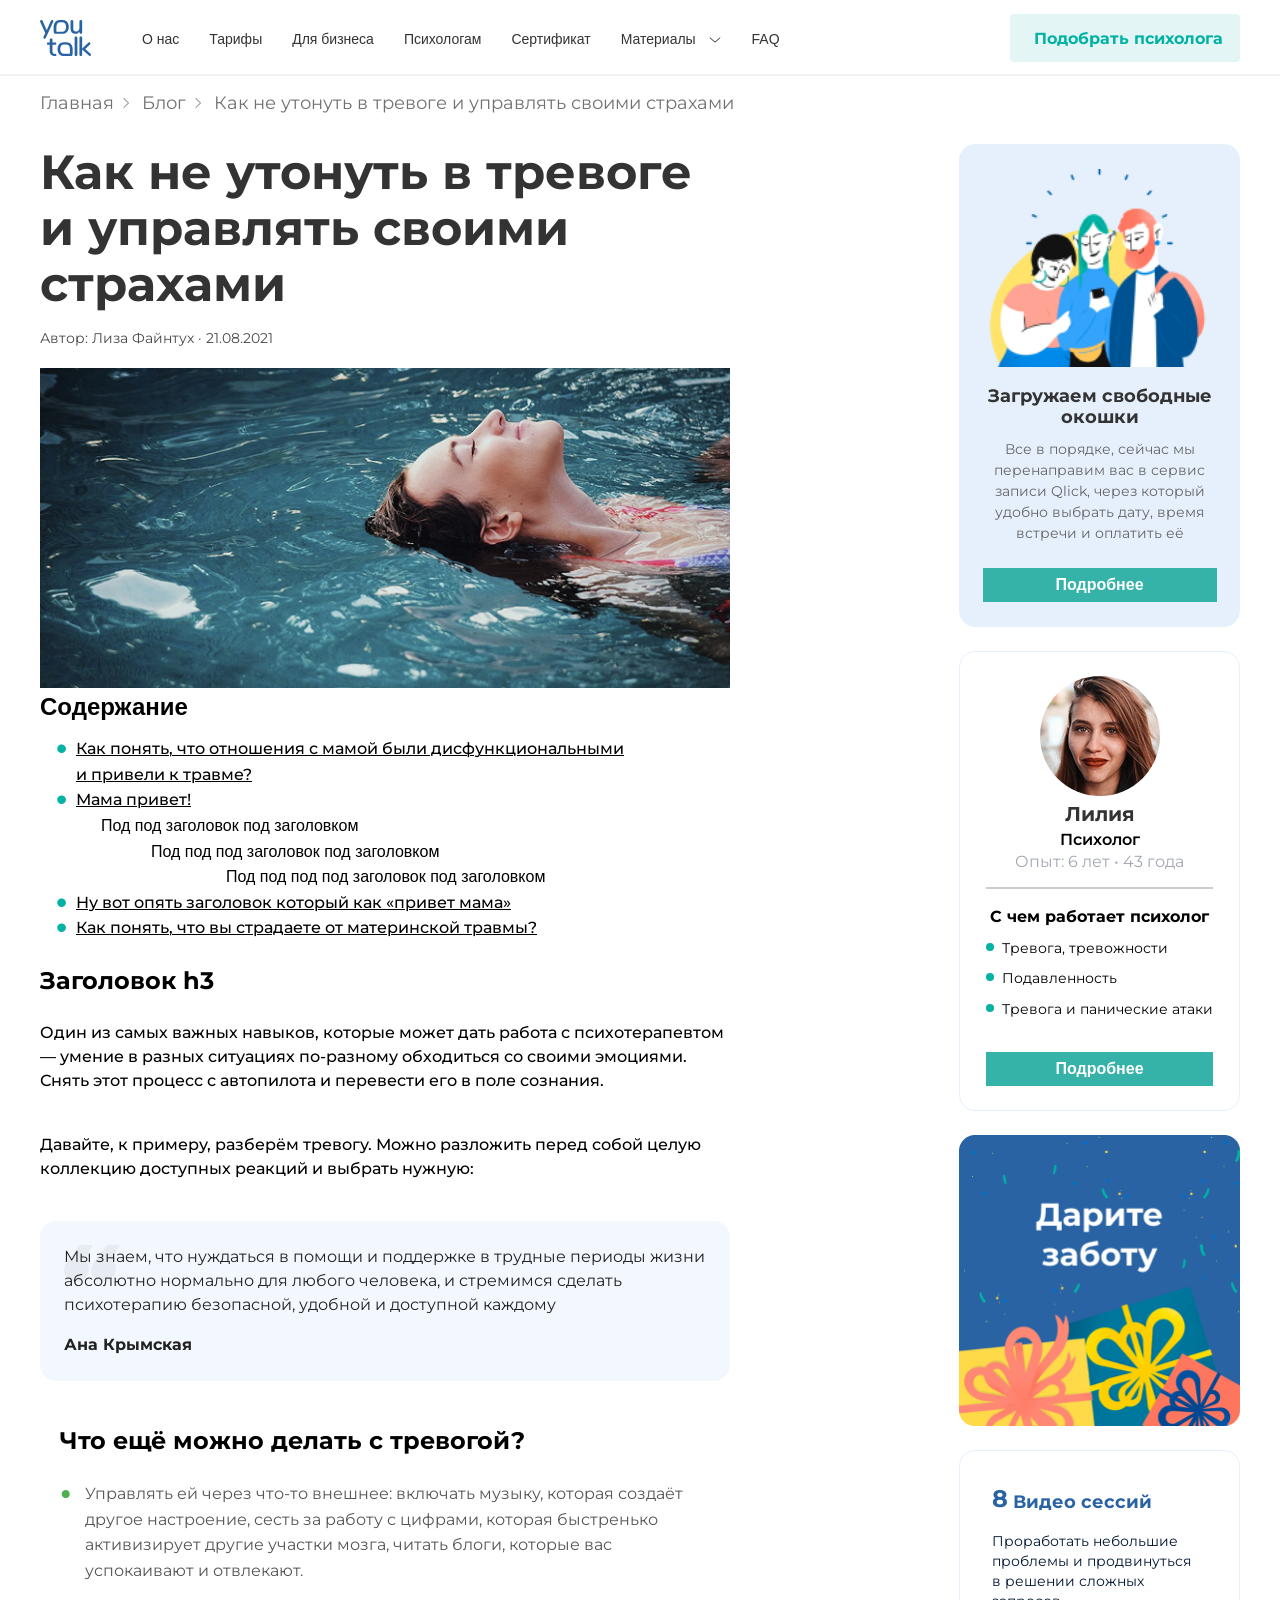
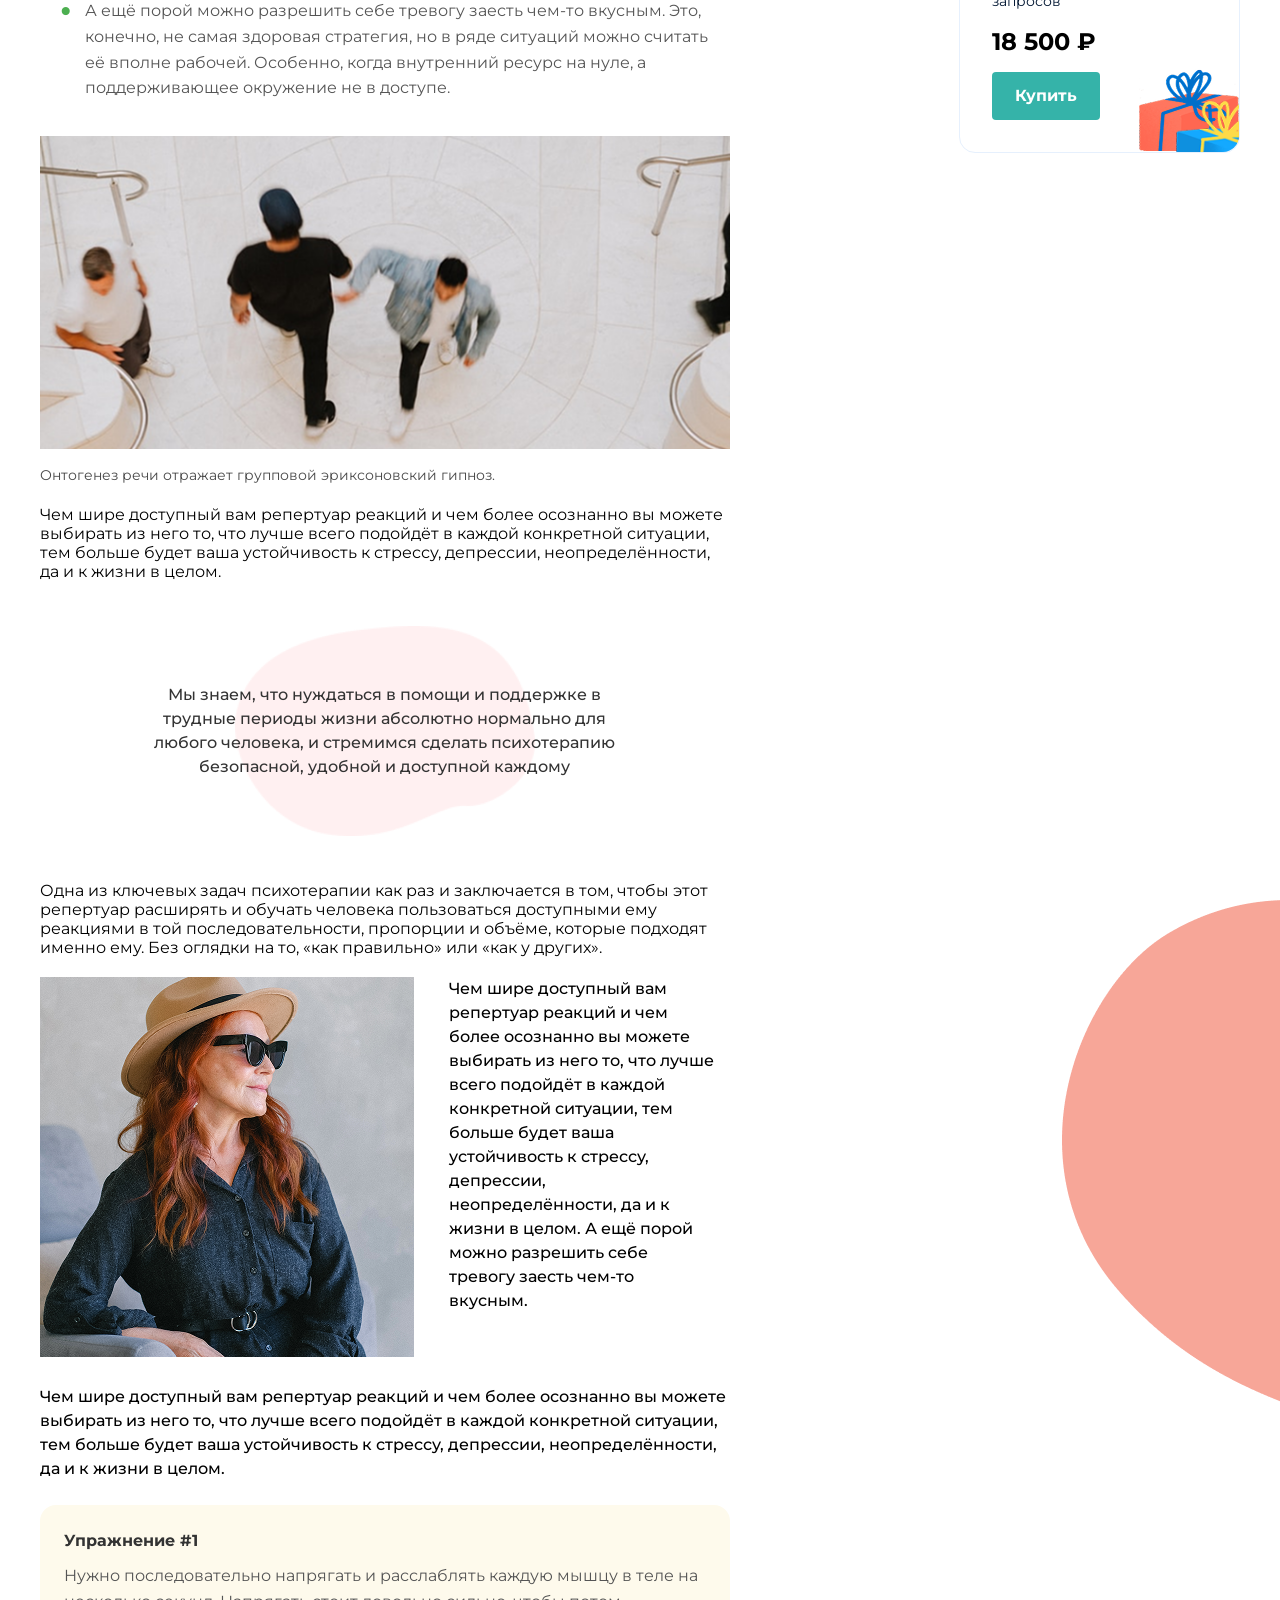
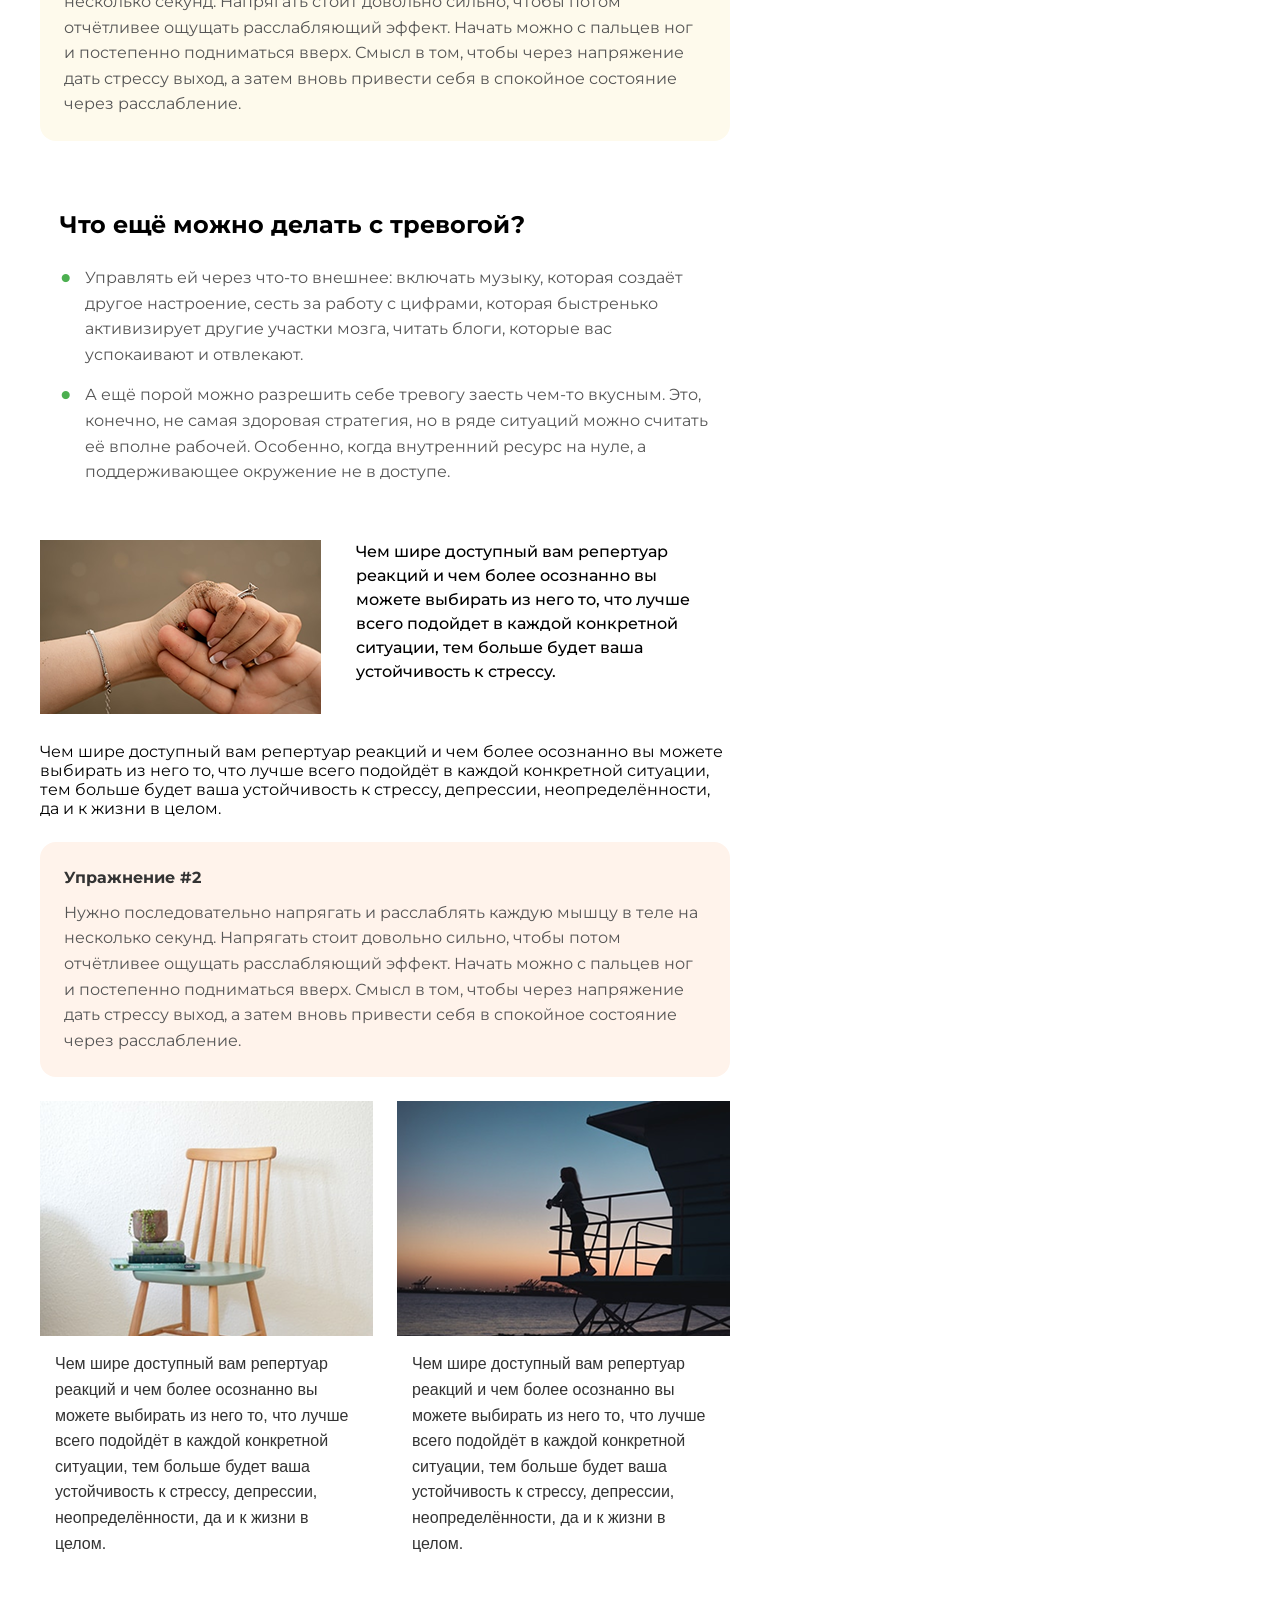
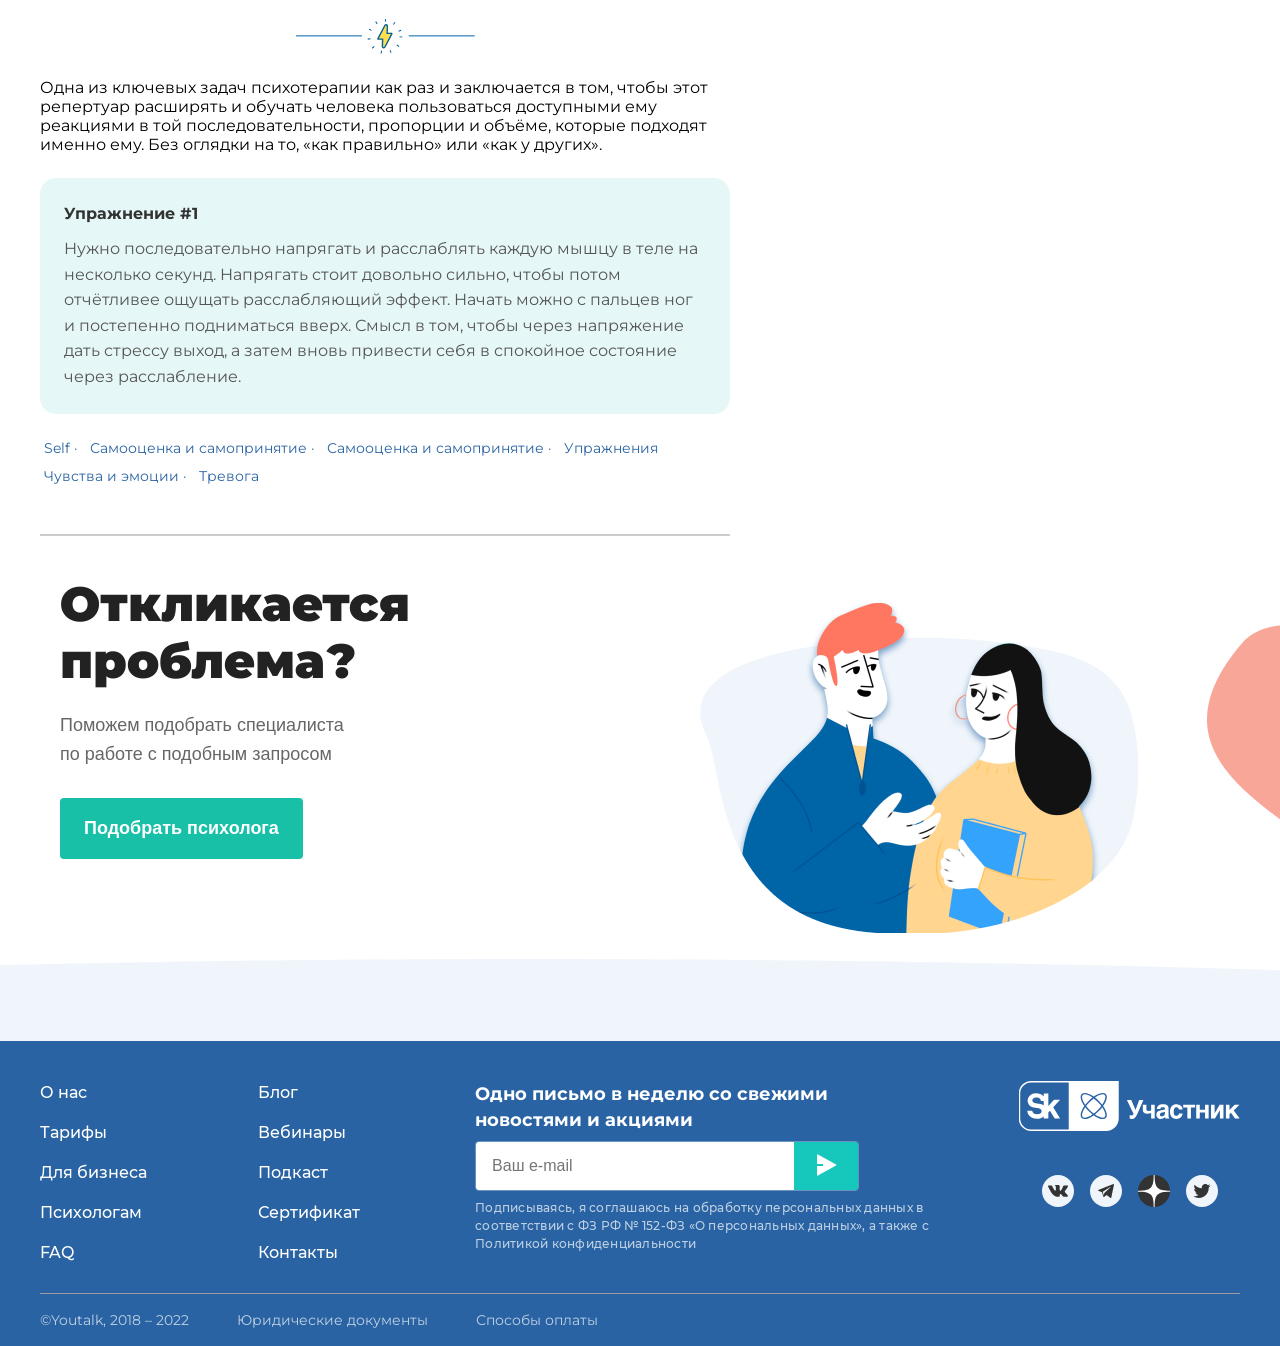
==== commit a6a046de: "ззз" ====
--- a/indextwo.html
+++ b/indextwo.html
@@ -6,6 +6,7 @@
     <title>yotalk</title>
     <link rel="icon" href="img/logo/logo.svg" type="image/png">
     <link rel="stylesheet" href="css/styles.css" />
+    
     <link href="https://fonts.googleapis.com/css2?family=Montserrat:wght@400;500;600;700&display=swap" rel="stylesheet">
     <link rel="stylesheet" href="css/font.css" />
     <link rel="stylesheet" href="css/media.css" />
@@ -117,114 +118,344 @@
 
 
 
+
 <main>
-  
-      <div class="header-with-breadcrumb">
-        <nav class="breadcrumb">
-          <a href="/" class="breadcrumb-item">Главная</a>
-          <img src="img/mater/arrow.svg" alt="изображение" />
-          <span class="breadcrumb-item current">Блог</span>
-          <img src="img/mater/arrow.svg" alt="изображение" />
-          <span class="breadcrumb-item current">Как не утонуть в тревоге и управлять своими страхами</span>
-        </nav>
-      </div>
-<section class="my-grid">
-    <div class="col-1">
-      <div class="container">
-        <h1>Как не утонуть в тревоге<br>и управлять своими<br>страхами</h1>
-
-        <p class="author-info">
-          Автор: Лиза Файнтух · 21.08.2021 ·
-          <span class="self-label">Self</span>
+  <div class="header-with-breadcrumb">
+    <nav class="breadcrumb">
+      <a href="/" class="breadcrumb-item">Главная</a>
+      <img src="img/mater/arrow.svg" alt="стрелка перехода" />
+      <span class="breadcrumb-item current">Блог</span>
+      <img src="img/mater/arrow.svg" alt="стрелка перехода" />
+      <span class="breadcrumb-item current">Как не утонуть в тревоге и управлять своими страхами</span>
+    </nav>
+  </div>
+
+<section class="containerrr">
+  <div class="main-content">
+  <!-- Блок 1: заголовок, автор, изображение -->
+  <div class="block block-1">
+    <div class="container">
+      <h1>Как не утонуть в тревоге<br>и управлять своими<br>страхами</h1>
+      <p class="author-info">
+        Автор: Лиза Файнтух · 21.08.2021 
+        <span class="self-label">· Self</span>
+      </p>
+      <img class="water" src="img2/Image (5).png"Человек в воде">
+    </div>
+  </div>
+
+
+  <div class="block block-2">
+  <div class="toc">
+    <h2>Содержание</h2>
+    <ul>
+      <li><a href="#">Как понять, что отношения с мамой были дисфункциональными<br> и привели к травме?</a></li>
+      <li class="hide-on-mobile">
+        <a href="#">Мама привет!</a>
+        <ul class="sublist level-1">
+          <li class="hide-on-mobile">
+            <a href="#">Под под заголовок под заголовком</a>
+            <ul class="sublist level-2">
+              <li>
+                <a href="#">Под под под заголовок под заголовком</a>
+                <ul class="sublist level-3">
+                  <li><a href="#">Под под под под заголовок под заголовком</a></li>
+                </ul>
+              </li>
+            </ul>
+          </li>
+        </ul>
+      </li>
+      <li class="hide-on-mobile"><a href="#">Ну вот опять заголовок который как «привет мама»</a></li>
+      <li><a href="#">Как понять, что вы страдаете от материнской травмы?</a></li>
+    </ul>
+  </div>
+</div>
+
+
+  <!-- Блок 3: основной текст -->
+  <div class="block block-3">
+    <h2 class="title-h3">Заголовок h3</h2>
+    <p class="paragraph-text">Один из самых важных навыков, которые может дать работа с психотерапевтом — умение в разных ситуациях по‑разному обходиться со своими эмоциями. Снять этот процесс с автопилота и перевести его в поле сознания.</p>
+    <p class="paragraph-text">Давайте, к примеру, разберём тревогу. Можно разложить перед собой целую коллекцию доступных реакций и выбрать нужную:</p>
+  </div>
+
+  <!-- Блок 4: цитата -->
+  <div class="block block-4">
+    <div class="quote-container">
+      <blockquote class="quote-text">
+        Мы знаем, что нуждаться в помощи и поддержке в трудные периоды жизни абсолютно нормально для любого человека, и стремимся сделать психотерапию безопасной, удобной и доступной каждому
+      </blockquote>
+      <cite class="quote-author">Ана Крымская</cite>
+      <img src="img/Vector.png" alt="Иллюстрация к цитате" id="myImage">
+    </div>
+  </div>
+
+  <!-- Блок 5: список действий с тревогой -->
+  <div class="block block-5">
+    <div class="pein padding-none">
+      <h2 class="title-h3">Что ещё можно делать с тревогой?</h2>
+      <ul class="list">
+        <li>Управлять ей через что‑то внешнее: включать музыку, которая создаёт другое настроение, сесть за работу с цифрами, которая быстренько активизирует другие участки мозга, читать блоги, которые вас успокаивают и отвлекают.</li>
+        <li>А ещё порой можно разрешить себе тревогу заесть чем‑то вкусным. Это, конечно, не самая здоровая стратегия, но в ряде ситуаций можно считать её вполне рабочей. Особенно, когда внутренний ресурс на нуле, а поддерживающее окружение не в доступе.</li>
+      </ul>
+    </div>
+  </div>
+
+  <!-- Блок 6: изображение -->
+  <div class="block block-6">
+    <img class="water" src="img2/Rectangle (24).png" alt="Люди на снегу">
+  </div>
+
+  <!-- Блок 7: дополнительный текст -->
+  <div class="block block-7">
+    <blockquote class="author-infoo">Онтогенез речи отражает групповой эриксоновский гипноз.</blockquote>
+    <p>Чем шире доступный вам репертуар реакций и чем более осознанно вы можете выбирать из него то, что лучше всего подойдёт в каждой конкретной ситуации, тем больше будет ваша устойчивость к стрессу, депрессии, неопределённости, да и к жизни в целом.</p>
+  </div>
+
+  <!-- Блок 8: цитата с фоном -->
+  <div class="block block-8">
+    <div class="quote-wrapper padding-none">
+      <span class="quotee-text">
+        Мы знаем, что нуждаться в помощи и поддержке в трудные периоды жизни абсолютно нормально для любого человека, и стремимся сделать психотерапию безопасной, удобной и доступной каждому
+      </span>
+      <div class="background-spott"></div>
+    </div>
+  </div>
+
+  <!-- Блок 9: заключительный текст -->
+  <div class="block block-9">
+    <p>Одна из ключевых задач психотерапии как раз и заключается в том, чтобы этот репертуар расширять и обучать человека пользоваться доступными ему реакциями в той последовательности, пропорции и объёме, которые подходят именно ему. Без оглядки на то, «как правильно» или «как у других».</p>
+  </div>
+
+  <!-- Блок 10: текстовый блок с изображением -->
+  <div class="block block-10">
+    <div class="content-layout">
+      <div class="visual-module">
+        <img src="img2/Rectangle (23).png" alt="Описание изображения" class="media-asset">
+      </div>
+      <div class="textual-content">
+        <p class="prose-block">
+          Чем шире доступный вам репертуар реакций и чем более осознанно вы можете выбирать из него то,
+          что лучше всего подойдёт в каждой конкретной ситуации, тем больше будет ваша устойчивость к
+          стрессу, депрессии, неопределённости, да и к жизни в целом. А ещё порой можно разрешить себе
+          тревогу заесть чем‑то вкусным.
         </p>
-
-        <img class="center2 four" src="img/Image.png" alt="Человек в воде">
-
-        <div class="toc">
-          <h2>Содержание</h2>
-          <ul>
-            <li><a href="#">Как понять, что отношения с мамой были дисфункциональными<br> и привели к травме?</a></li>
-            <li>
-              <a href="#">Мама привет!</a>
-              <ul class="sublist level-1">
-                <li>
-                  <a href="#">Под под заголовок под заголовком</a>
-                  <ul class="sublist level-2">
-                    <li>
-              <a href="#">Под под под заголовок под заголовком</a>
-              <ul class="sublist level-3">
-                <li><a href="#">Под под под под заголовок под заголовком</a></li>
-              </ul>
-            </li>
-          </ul>
-        </li>
+      </div>
+    </div>
+  </div>
+
+  <!-- Блок 11: дополнительный текст под блоком с изображением -->
+  <div class="block block-11">
+    <p class="prose-block">Чем шире доступный вам репертуар реакций и чем более осознанно вы можете выбирать из него то, что лучше всего подойдёт в каждой конкретной ситуации, тем больше будет ваша устойчивость к стрессу, депрессии, неопределённости, да и к жизни в целом.</p>
+  </div>
+
+  <!-- Блок 12: упражнение #1 -->
+  <div class="block block-12">
+    <div class="exercise-container ">
+      <h1 class="exercise-title">Упражнение #1</h1>
+      <p class="exercise-description">
+        Нужно последовательно напрягать и расслаблять каждую мышцу в теле на несколько секунд. Напрягать стоит довольно сильно, чтобы потом отчётливее ощущать расслабляющий эффект. Начать можно с пальцев ног и постепенно подниматься вверх. Смысл в том, чтобы через напряжение дать стрессу выход, а затем вновь привести себя в спокойное состояние через расслабление.
+      </p>
+    </div>
+  </div>
+
+  <!-- Блок 13: что ещё можно делать с тревогой (повтор) -->
+  <div class="block block-13">
+    <div class="pein padding-none">
+      <h2 class="title-h3">Что ещё можно делать с тревогой?</h2>
+      <ul class="list">
+        <li>Управлять ей через что‑то внешнее: включать музыку, которая создаёт другое настроение, сесть за работу с цифрами, которая быстренько активизирует другие участки мозга, читать блоги, которые вас успокаивают и отвлекают.</li>
+        <li>А ещё порой можно разрешить себе тревогу заесть чем‑то вкусным. Это, конечно, не самая здоровая стратегия, но в ряде ситуаций можно считать её вполне рабочей. Особенно, когда внутренний ресурс на нуле, а поддерживающее окружение не в доступе.</li>
       </ul>
-    </li>
-    <li><a href="#">Ну вот опять заголовок который как «привет мама»</a></li>
-    <li><a href="#">Как понять, что вы страдаете от материнской травмы?</a></li>
-  </ul>
-</div>
-
-<h2 class="title-h3">Заголовок h3</h2>
-<p class="paragraph-text">Один из самых важных навыков, которые может дать работа с психотерапевтом - умение в разных ситуациях по-разному обходиться со своими эмоциями.  Снять этот процесс с автопилота и перевести его в поле сознания.</p>
-<p class="paragraph-text">Давайте, к примеру, разберем тревогу. Можно разложить перед собой целую коллекцию доступных реакций и выбрать нужную:</p>
-
-<div class="quote-container">
-  <blockquote class="quote-text">
-    Мы знаем, что нуждаться в помощи и поддержке в трудные периоды жизни абсолютно нормально для любого человека, и стремимся сделать психотерапию безопасной, удобной и доступной каждому
-  </blockquote>
-  <cite class="quote-author">Ана Крымская</cite>
-  <img src="img/Vector.png" alt="Описание" id="myImage">
-</div>
-
-<div class="pein">
-  <h2 class="title-h3">Что еще можно делать с тревогой?</h2>
-  <ul class="list">
-    <li>Управлять ей через что-то внешнее: включать музыку, которая создает другое настроение, сесть за работу с цифрами, которая быстренько активизирует другие участки мозга, читать блоги, которые вас успокаивают и отвлекают.</li><br><br>
-    <li>А еще порой можно разрешить себе тревогу заесть чем-то вкусным. Это, конечно, не самая здоровая стратегия, но в ряде ситуаций можно считать ее вполне рабочей. Особенно, когда внутренний ресурс на нуле, а поддерживающее окружение не в доступе.</li>
-  </ul>
-</div>
-<img src="img/Rectangle (11).png" alt="Люди на снегу">
-<blockquote class="author-info">Онтогенез речи отражает групповой эриксоновский гипноз.</blockquote>
-<P>Чем шире доступный вам репертуар реакций и чем более осознанно вы можете выбирать из него то, что лучше всего подойдет в каждой конкретной ситуации, тем больше будет ваша устойчивость к стрессу, депрессии, неопределенности, да и к жизни в целом.</P>
-<div class="quote-wrapper">
-  <span class="quotee-text">
-    Мы знаем, что нуждаться в помощи и поддержке в трудные периоды жизни абсолютно нормально для любого человека, и стремимся сделать психотерапию безопасной, удобной и доступной каждому
-  </span>
-  <div class="background-spott"></div>
-</div>
-<p>Одна из ключевых задач психотерапии как раз и заключается в том, чтобы этот репертуар расширять и обучать человека пользоваться доступными ему реакциями в той последовательности, пропорции и объеме, которые подходят именно ему. Без оглядки на то, "как правильно" или "как у других".</p>
-<div class="content-layout">
-  <div class="visual-module">
-    <img src="img/Rectangle (12).png" alt="Описание изображения" class="media-asset">
-  </div>
-  <div class="textual-content">
-    <p class="prose-block">
-      Чем шире доступный вам репертуар реакций и чем более осознанно вы можете выбирать из него то, 
-      что лучше всего подойдет в каждой конкретной ситуации, тем больше будет ваша устойчивость к 
-      стрессу, депрессии, неопределенности, да и к жизни в целом. А еще порой можно разрешить себе 
-      тревогу заесть чем-то вкусным.
-    </p>
-  </div>
-</div>
-<p>Чем шире доступный вам репертуар реакций и чем более осознанно вы можете выбирать из него то, что лучше всего подойдет в каждой конкретной ситуации, тем больше будет ваша устойчивость к стрессу, депрессии, неопределенности, да и к жизни в целом.</p>
-<div class="exercise-container">
-        <h1 class="exercise-title">Упражнение #1</h1>
-        <p class="exercise-description">
-            Нужно последовательно напрягать и расслаблять каждую мышцу в теле на несколько секунд. Напрягать стоит довольно сильно, чтобы потом отчётливее ощущать расслабляющий эффект. Начать можно с пальцев ног и постепенно подниматься вверх. Смысл в том, чтобы через напряжение дать стрессу выход, а затем вновь привести себя в спокойное состояние через расслабление.
+    </div>
+  </div>
+
+  <!-- Блок 14: текстовый блок с изображением руки -->
+  <div class="block block-14">
+    <div class="content-layout">
+      <div class="visual-module">
+        <img src="img2/arm.png" alt="Описание изображения" class="media-asset">
+      </div>
+      <div class="textual-content">
+        <p class="prose-block">
+          Чем шире доступный вам репертуар реакций и чем более осознанно вы можете выбирать из него то, что лучше всего подойдет в каждой конкретной ситуации, тем больше будет ваша устойчивость к стрессу.
+</p>
+      </div>
+    </div>
+  </div>
+
+  <!-- Блок 15: дополнительный текст -->
+  <div class="block block-15">
+    <p>Чем шире доступный вам репертуар реакций и чем более осознанно вы можете выбирать из него то, что лучше всего подойдёт в каждой конкретной ситуации, тем больше будет ваша устойчивость к стрессу, депрессии, неопределённости, да и к жизни в целом.</p>
+  </div>
+
+  <!-- Блок 16: упражнение #2 -->
+  <div class="block block-16">
+    <div class="exercise-container cost">
+      <h1 class="exercise-title">Упражнение #2</h1>
+      <p class="exercise-description">
+        Нужно последовательно напрягать и расслаблять каждую мышцу в теле на несколько секунд. Напрягать стоит довольно сильно, чтобы потом отчётливее ощущать расслабляющий эффект. Начать можно с пальцев ног и постепенно подниматься вверх. Смысл в том, чтобы через напряжение дать стрессу выход, а затем вновь привести себя в спокойное состояние через расслабление.
+      </p>
+    </div>
+  </div>
+
+  <!-- Блок 17: галерея изображений -->
+  <div class="block block-17">
+    <div class="content-wrapper">
+      <div class="layout-row">
+  <div class="layout-column media-box">
+          <img src="img2/Rectangle (17).png" alt="Стул с книгами" />
+          <p class="caption-text">
+            Чем шире доступный вам репертуар реакций и чем более осознанно вы можете выбирать из него то, что лучше всего подойдёт в каждой конкретной ситуации, тем больше будет ваша устойчивость к стрессу, депрессии, неопределённости, да и к жизни в целом.
+          </p>
+        </div> 
+        <div class="layout-column media-box">
+          <img src="img2/Rectangle (18).png" alt="Человек на вышке на закате" />
+          <p class="caption-text">
+            Чем шире доступный вам репертуар реакций и чем более осознанно вы можете выбирать из него то, что лучше всего подойдёт в каждой конкретной ситуации, тем больше будет ваша устойчивость к стрессу, депрессии, неопределённости, да и к жизни в целом.
+          </p>
+        </div>
+      </div>
+    </div>
+  </div>
+
+  <!-- Блок 18: дополнительное изображение -->
+  <div class="block block-18">
+    <div class="pic-wrapper">
+      <img src="Group.svg" alt="Иллюстрация к тексту статьи">
+    </div>
+  </div>
+
+  <!-- Блок 19: заключительный текст (повтор) -->
+  <div class="block block-19">
+    <p>Одна из ключевых задач психотерапии как раз и заключается в том, чтобы этот репертуар расширять и обучать человека пользоваться доступными ему реакциями в той последовательности, пропорции и объёме, которые подходят именно ему. Без оглядки на то, «как правильно» или «как у других».</p>
+  </div>
+
+  <!-- Блок 20: упражнение #1 (дубликат) -->
+  <div class="block block-20">
+    <div class="exercise-container costt">
+      <h1 class="exercise-title">Упражнение #1</h1>
+      <p class="exercise-description">
+        Нужно последовательно напрягать и расслаблять каждую мышцу в теле на несколько секунд. Напрягать стоит довольно сильно, чтобы потом отчётливее ощущать расслабляющий эффект. Начать можно с пальцев ног и постепенно подниматься вверх. Смысл в том, чтобы через напряжение дать стрессу выход, а затем вновь привести себя в спокойное состояние через расслабление.
+      </p>
+    </div>
+  </div>
+
+  <!-- Блок 21: навигационные теги -->
+  <div class="block block-21">
+    <div class="nav-container">
+      <div class="nav-row">
+        <span class="nav-item">Self</span>
+        <span class="nav-item">Самооценка и самопринятие</span>
+        <span class="nav-item">Самооценка и самопринятие</span>
+        <span class="nav-item">Упражнения</span>
+      </div>
+      <div class="">
+        <span class="nav-item">Чувства и эмоции</span>
+        <span class="nav-item">Тревога</span>
+      </div>
+    </div>
+  </div>
+
+  <!-- Дополнительный блок с призывом к действию -->
+  <div class="block block-22">
+    <div class="hero-content-block">
+      <h1>Откликается<br> проблема?</h1>
+      <p>Поможем подобрать специалиста<br> по работе с подобным запросом</p>
+      <a href="#" class="action-button-primary">Подобрать психолога</a>
+    </div>
+  </div>
+
+
+</div>
+  <!-- Блок с декоративными элементами и иллюстрациями -->
+ <div class="sidebar">
+    <div class="block block-23">
+      <div class="illustration-block">
+        <img src="img2/Frame (2).png" alt="Иллюстрация людей" class="illustration">
+        <h1 class="title">Загружаем свободные окошки</h1>
+        <p class="description">
+          Все в порядке, сейчас мы перенаправим вас в сервис записи Qlick, через который удобно выбрать дату, время встречи и оплатить её
         </p>
-    </div>
-<div class="pein">
-  <h2 class="title-h3">Что еще можно делать с тревогой?</h2>
-  <ul class="list">
-    <li>Управлять ей через что-то внешнее: включать музыку, которая создает другое настроение, сесть за работу с цифрами, которая быстренько активизирует другие участки мозга, читать блоги, которые вас успокаивают и отвлекают.</li><br><br>
-    <li>А еще порой можно разрешить себе тревогу заесть чем-то вкусным. Это, конечно, не самая здоровая стратегия, но в ряде ситуаций можно считать ее вполне рабочей. Особенно, когда внутренний ресурс на нуле, а поддерживающее окружение не в доступе.</li>
-  </ul>
-</div>
+        <button class="buttonn">Подробнее</button>
+      </div>
+    </div>
+
+    <div class="block block-24">
+      <div class="psychologist-card">
+        <img src="img2/Rectangle (21).png" alt="Лилия" class="profile-img">
+        <h1 class="card-titleee">Лилия</h1>
+        <h2 class="card-subtitle">Психолог</h2>
+        <p class="card-infoo">Опыт: 6 лет • 43 года</p>
+        <h3 class="psychologist-works">С чем работает психолог</h3>
+        <ul class="custom-list">
+          <li>Тревога, тревожности</li>
+          <li>Подавленность</li>
+          <li>Тревога и панические атаки</li>
+        </ul>
+        <button class="buttonn">Подробнее</button>
+      </div>
+    </div>
+
+    <div class="block block-25">
+      <img src="img2/Group (1).png" alt="">
+    </div>
+  <div class="block block-26">
+  <h1 class="card__title"><span class="big-letter">8</span> Видео сессий</h1>
+  <p class="card__description">
+    Проработать небольшие проблемы и продвинуться<br>
+    в решении сложных запросов
+  </p>
+  <h2 class="card__price">18 500 ₽</h2>
+  <button class="card__buttonnnn">Купить</button>
+  <div class="gift-images">
+  <img src="img2/Image (3).png" alt="Подарки" class="gift-main">
+  <img src="img2/Image (4).png" alt="Подарки" class="gift-overlay">
+</div>
+</div>
+
+ <img src="img2/Frame (1).png" alt="Описание изображения" class="deca">
+
+
+<div class="parent-container">
+  <div class="decor-container">
+    <img src="img2/Vector (5).png" alt="декор">
+  </div>
+  <div class="decor-container"> 
+    <img src="img2/Vector (3).png" alt="">
+  </div>
+</div>
+ </div>
+
+ 
+        
+  </div>   
+
+
+
+</section>
+
+
+
+
+
+
+
+
+    
+
+    
+    
 
 
 </main>
-    <footer class="footer">
+<div class="backgro">
+ 
+</div>
+
+
+    <footer class="footer footer-top">
       <div class="footer-container">
         <div class="footer-menu-wrapper">
           <div class="menu-column menu-column-1">
--- a/css/styles.css
+++ b/css/styles.css
@@ -86,7 +86,7 @@
 
 .navigation__link {
   text-decoration: none;
-   font-family: "Montserrat-Medium",sans-serif;/* font-family: "Montserrat"; */
+  font-family: "Montserrat-Medium",sans-serif;/* font-family: "Montserrat"; */
   font-weight: 400;
   color: #333333;
   transition: color 0.3s ease;
@@ -239,7 +239,12 @@
   margin-bottom: 30px;
   align-items: center;
   font-size: 18px;
-}
+  
+  overflow: hidden; 
+  text-overflow: ellipsis; 
+  white-space: nowrap; /
+}
+
 .breadcrumb img {
   padding-left: 4px;
   padding-right: 8px;
@@ -753,6 +758,28 @@
  
 
 
+.containerrr {
+  display: grid;
+  grid-template-columns: 690px 1fr; /* 690px для основного контента, остальное — сайдбар */
+  gap: 20px; /* Отступ между колонками */
+  max-width: 1200px;
+
+}
+
+.main-content {
+  background-color: #fff;
+ 
+}
+
+.sidebar {
+  margin-left: auto; 
+max-width: 281px;
+width: 100%;
+}
+
+
+
+
 .author-info {
     font-family: 'Montserrat', sans-serif;
     font-weight: 400;
@@ -762,7 +789,7 @@
     color: #494949;
     margin-bottom: 20px;
     white-space: nowrap;
-    padding-top: 16px; /* Небольшой отступ сверху для компенсации */
+    padding-top: 16px; 
 }
 
 .self-label {
@@ -776,11 +803,12 @@
     border-radius: 3px;
     margin-left: 5px;
     vertical-align: middle;
+    display: none;
 }
 
 
 .toc {
-  width: 600px;
+ 
   font-family:sans-serif;
   line-height: 1.6;
 }
@@ -839,6 +867,7 @@
 
 .h2 {
   padding-bottom: 16px;
+ 
 }
 
 .title-h2 {
@@ -902,7 +931,7 @@
   max-width: 800px;
  
   background-color: #ffffff;
-  padding: 20px;
+  padding:20px;
 }
 
 
@@ -924,10 +953,11 @@
   content: '•';
   position: absolute;
   left: 0;
-  top: -10%;
+  top: -5px;
   color: #4CAF50; /* Зелёный цвет маркера, как на изображении */
   font-weight: bold;
   font-size: 32px;
+   line-height: 1;
 }
 .title-h3 {
 font-family: "Montserrat", sans-serif;
@@ -937,22 +967,29 @@
 line-height: 32px;
 letter-spacing: 0%;
 padding-bottom: 24px;
-
-}
-.my-grid {
-  display: grid;
-  grid-template-columns: minmax(300px, 690px) 1fr;
-  gap: 10px;
-  width: 100%;
-}
-
-.col-1 {
- 
-}
-
-.col-2 {
-  background-color: #e0e0e0;
-}
+padding-top: 24px;
+
+
+
+}
+
+
+
+
+
+
+
+
+
+
+
+
+
+
+
+  
+
+
 
 
 
@@ -1017,8 +1054,9 @@
 
 .media-asset {
 width: 100%;
+
   height: auto;
-  object-fit: contain; /* Сохраняет пропорции, не растягивает */
+  object-fit: contain; 
 }
 
 .textual-content {
@@ -1028,22 +1066,24 @@
 }
 
 .prose-block {
-  line-height: 1.5; /* Межстрочный интервал */
-  color: #333;
-  margin: 0;
-  font-size: 16px;
-  text-align: justify;
-  letter-spacing: 0.1px;
-  max-width: 400px; /* Ограничивает ширину текста для контроля количества строк */
-  overflow-wrap: break-word; /* Переносит длинные слова */
+  font-family: "Montserrat";
+font-weight: 500;
+font-size: 16px;
+leading-trim: NONE;
+line-height: 24px;
+letter-spacing: 0px;
+  overflow-wrap: break-word; 
 }
 
 
 .exercise-container {
     background-color: #FEFAEC;
     padding: 24px;
-    margin: 24px 24px 24px 0;
+    margin: 24px 0px 24px 0;
     border-radius: 16px;
+}
+.cost {
+  background-color: #FFF3EB;
 }
 
 .exercise-title {
@@ -1064,4 +1104,547 @@
     margin-top: 0;
     color: #555;
     font-size: 16px;
+}
+
+.listtwo{
+  padding-right: 87px;
+}
+
+
+
+.content-wrapper {
+ padding-bottom: 24px;
+}
+
+.layout-row {
+  display: flex;
+  gap: 24px;
+  flex-wrap: wrap;
+}
+
+.layout-column {
+  flex: 1;
+  min-width: 250px; 
+}
+
+
+.media-box img {
+  width: 100%;
+  height: auto;
+  display: block;
+}
+
+.caption-text {
+  padding: 15px;
+  font-family: Arial, sans-serif;
+  line-height: 1.6;
+  color: #333;
+  font-size: 16px;
+  margin: 0;
+}
+
+.pic-wrapper {
+  text-align: center; /* Центрирует изображение по горизонтали */
+  padding-top: 24px; /* Отступ сверху — 24px */
+  padding-bottom: 24px; /* Отступ снизу — 24px */
+}
+
+.pic-wrapper img {
+  display: block; /* Делает изображение блочным элементом */
+  margin: 0 auto; /* Центрирует изображение по горизонтали */
+}
+
+.costt {
+  background-color: #03B2A51A;
+}
+
+
+.nav-container {
+  font-family: 'Montserrat', sans-serif; /* Шрифт из вашего запроса */
+  font-weight: 400; /* Нормальная жирность */
+  font-size: 14px; /* Размер шрифта */
+  line-height: 20px; /* Межстрочный интервал */
+  letter-spacing: 0; /* Межбуквенное расстояние */
+  margin: 0; /* Убираем отступы по умолчанию */
+  padding: 0; /* Убираем внутренние отступы */
+  padding-bottom: 48px;
+  border-bottom: 2px solid #ccc; 
+  max-width: 690px;
+  width: 100%;
+}
+
+.nav-row {
+  display: flex; /* Располагаем элементы в строку */
+  gap: 4px; /* Расстояние между элементами (как на изображении) */
+  margin-bottom: 8px; /* Отступ между строками (создаёт перенос) */
+  justify-content: flex-start; /* Элементы прижаты к левому краю */
+}
+
+.nav-item {
+  color: #2963A3;
+
+  padding: 0 4px; /* Внутренние отступы для текста */
+  white-space: nowrap; /* Запрещаем перенос текста внутри элемента */
+}
+
+.nav-item:not(:last-child)::after {
+  content: ' · '; /* Добавляем точку-разделитель с пробелами */
+  color: #2963A3; /* Светло-серый цвет точки (как на изображении) */
+  white-space: nowrap; /* Точка не должна переноситься */
+}
+
+.water{
+  max-width: 100%; 
+  height: auto; 
+  display: block; 
+}
+
+
+/* Основной блок с контентом */
+.main-block {
+  padding: 72px 0 158px;
+  font-family: 'Arial', sans-serif; /* Шрифт */
+  max-width: 600px; /* Ограничиваем ширину блока */
+  margin: 0;
+  
+}
+
+/* Стили для заголовка */
+.main-block h1 {
+  font-size: 48px; /* Крупный размер */
+  font-weight: bold; /* Жирный шрифт */
+  color: #333; /* Тёмно-серый цвет */
+  margin-bottom: 30px; /* Отступ до следующего блока */
+}
+
+/* Стили для поясняющего текста */
+.main-block p {
+  font-size: 16px;
+  color: #666; /* Светло-серый цвет */
+  line-height: 1.6; /* Межстрочный интервал для читаемости */
+  margin-bottom: 40px; /* Отступ до кнопки */
+}
+
+/* Стили для кнопки (класс btn-primary) */
+.btn-primary {
+  background-color: #00b894; /* Бирюзовый цвет */
+  color: white; /* Белый текст */
+  border: none; /* Убираем рамку */
+  padding: 18px 35px; /* Внутренние отступы */
+  border-radius: 8px; /* Закругление углов */
+  font-size: 18px;
+  font-weight: bold;
+  cursor: pointer; /* Курсор-рука при наведении */
+  display: inline-block;
+  text-decoration: none; /* Убираем подчёркивание */
+}
+
+
+ .hero-content-block {
+  padding: 40px 20px 100px 20px;
+  font-family: 'Roboto', sans-serif; 
+  justify-content: space-between;
+ 
+
+
+
+}
+
+
+.hero-content-block h1 {
+  font-size: 48px; 
+  font-weight: 900; 
+  line-height: 1.2; 
+  margin-bottom: 20px; 
+  color: #222222; 
+}
+
+.hero-content-block p {
+  font-size: 18px; 
+  font-weight: 500;
+  line-height: 1.6;
+  color: #666666; 
+  margin-bottom: 30px;
+}
+
+.action-button-primary {
+  display: inline-block; 
+  padding: 20px 24px; 
+  background-color: #18c0a8;  
+  color: #ffffff;
+  font-size: 18px; 
+  font-weight: 700; 
+  text-align: center; 
+  text-decoration: none;
+  border: none; 
+  border-radius: 4px;
+  cursor: pointer; 
+  transition: background-color 0.3s ease; 
+}
+
+
+
+
+
+
+
+
+
+
+
+
+
+
+.illustration {
+   width: 100%; 
+  height: auto; 
+  border-radius: 10px;
+  margin-bottom: 15px; 
+}
+
+
+.title {
+  font-size: 18px; 
+  font-weight: 700; 
+  color: #333; 
+  margin-bottom: 10px; 
+  line-height: 1.2; 
+  text-align: center;
+}
+
+
+.description {
+  font-size: 14px; 
+  color: #666; 
+  line-height: 1.5; 
+  margin-bottom: 24px; 
+  text-align: center;
+}
+
+
+.buttonn {
+  padding: 8px 8px;
+  font-size: 16px; 
+  font-weight: 700; 
+  color: #fff; 
+  background-color: #35B3A9; 
+  border: none; 
+  cursor: pointer; 
+  width: 100%; 
+  transition: background-color 0.3s ease; 
+  max-width: 234px;
+  
+  
+}
+.profile-img {
+  border-radius: 50%;
+  max-width: 120px;
+  width: 100%;
+  margin: 0 auto;
+  
+}
+.card-titleee {
+  font-family: "Montserrat";
+font-weight: 700;
+font-size: 20px;
+leading-trim: NONE;
+line-height: 28px;
+letter-spacing: 0%;
+
+
+}
+.card-subtitle {
+  font-family: "Montserrat";
+font-weight: 600;
+font-style: SemiBold;
+font-size: 16px;
+leading-trim: NONE;
+line-height: 24px;
+letter-spacing: 0%;
+
+
+}
+.card-infoo {
+  width: 336px;
+height: 20;
+angle: 0 deg;
+opacity: 1;
+color: #A2A7B1;
+}
+.psychologist-works {
+  font-family: "Montserrat";
+font-weight: 700;
+font-size: 16px;
+leading-trim: NONE;
+line-height: 24px;
+letter-spacing: 0%;
+padding-bottom: 8px;
+
+
+}
+ 
+.custom-list {
+  font-family: "Montserrat";
+font-weight: 400;
+font-size: 14px;
+leading-trim: NONE;
+line-height: 20px;
+letter-spacing: 0px;
+gap: 8px;
+  list-style: none; /* Убираем стандартные маркеры */
+  padding-left: 0; /* Убираем отступ слева у списка */
+  padding-bottom: 24px;
+
+
+}
+.card-infoo {
+  margin-bottom: 16px; /* Отступ снизу от текста */
+  padding-bottom: 16px; /* Отступ между текстом и линией */
+  border-bottom: 2px solid #ccc; 
+  max-width: 250px;
+  width: 100%;
+}
+
+
+.custom-list li {
+  position: relative; /* Создаём контейнер для кастомного маркера */
+  margin-bottom: 8px; /* Отступ между пунктами списка */
+  padding-left: 16px; /* Отступ текста от маркера */
+  line-height: 1.6; /* Межстрочный интервал для читаемости */
+  text-align: left;
+}
+
+.custom-list li::before {
+  content: ''; /* Создаём пустой элемент для маркера */
+  position: absolute; /* Фиксируем положение относительно li */
+  left: 0; /* Прижимаем к левому краю */
+  top: 6px; /* Сдвигаем по вертикали */
+  width: 8px; /* Ширина маркера */
+  height: 8px; /* Высота маркера */
+  background-color: #03B2A5; /* Цвет маркера */
+  border-radius: 50%; /* Делаем маркер круглым (если нужно) */
+  opacity: 1; 
+  transform: rotate(0deg); 
+  
+}
+
+
+.block-23, .block-24 {
+  max-width:  1000px;
+  width: 100%;
+  text-align: center;
+  margin-left: auto;
+ 
+}
+.block-23,.block-24 {
+  padding: 24px 16px;
+  border-radius: 16px ;
+  border: solid #E6F0FD 1px;
+}
+.block-23 {
+  background-color: #E6F0FD;
+}
+.block-24 {
+margin-top: 24px;
+}
+
+
+
+.block-25 {
+  max-width: 100%; /* Не шире родителя */
+   margin-top: 24px;
+}
+
+.block-25 img {
+  width: 100%;
+  height: auto;
+  max-width: 100%; /* Не выходит за границы родителя */
+  display: block;
+}
+
+
+
+
+
+
+
+ .block-26 {
+  position: relative; /* Для абсолютного позиционирования изображений */
+  margin-top: 24px;
+  background-color: white;
+  border-radius: 16px;
+  padding: 32px 32px 32px 32px;
+  display: flex;
+  flex-direction: column;
+  gap: 16px;
+  justify-content: space-between;
+  border: 1px solid #E6F0FD;
+  box-sizing: border-box; /* Учитываем padding и border в width/height */
+}
+
+.card__title {
+  font-family: "Montserrat";
+  font-weight: 700;
+  font-size: 18px;
+  line-height: 26px;
+  letter-spacing: 0%;
+  color: #2963A3;
+  text-align: left;
+  margin: 0; /* Убираем лишние отступы */
+}
+
+.card__description {
+  font-family: "Montserrat";
+  font-weight: 400;
+  font-size: 14px;
+  line-height: 20px;
+  color: #011632;
+  margin: 0; /* Убираем лишние отступы */
+}
+
+.big-letter {
+  font-family: "Montserrat";
+  font-weight: 700;
+  font-size: 24px;
+  line-height: 32px;
+  letter-spacing: 0%;
+  vertical-align: bottom;
+}
+
+.card__buttonnnn {
+  font-family: "Montserrat";
+  font-weight: 700;
+  font-size: 16px;
+  line-height: 24px;
+  text-align: left;
+  background-color: #35B3A9;
+  border: none;
+  color: #FFFFFF;
+  padding: 12px 23px;
+  max-width: 108px;
+  border-radius: 4px;
+  cursor: pointer; 
+
+}
+
+
+
+
+
+
+.gift-images {
+  position: absolute;
+  bottom: 16px;
+  right: 16px;
+  z-index: 10;
+  width: 112px; /* Фиксированная ширина контейнера */
+  height: 106px; /* Фиксированная высота контейнера */
+}
+
+.gift-main {
+  position: absolute;
+  bottom: -15px;
+  right: -20px;
+  width: 100%; /* Занимает 100% ширины родителя */
+  height: auto;
+  z-index: 1;
+}
+
+.gift-overlay {
+  position: absolute;
+  top: 58px; /* Смещение для эффекта наложения */
+  left: 50px; /* Смещение для визуального эффекта */
+  width: 70%; /* 70% от ширины родителя — адаптивно */
+  height: auto;
+  z-index: 99;
+  border-radius: 16px;
+}
+
+
+
+
+
+.parent-container {
+  overflow: visible; /* Разрешаем выход за границы */
+  position: relative; /* Обязательно для позиционирования дочерних элементов */
+  width: 100%;
+  display: contents;
+}
+
+.decor-container {
+ 
+  position: absolute; /* Выводим из потока */
+  right: 0; /* Прижимаем к правому краю родителя */
+}
+
+/* Позиционирование контейнеров */
+.decor-container:first-child {
+  top: 2500px;
+}
+
+.decor-container:last-child {
+  top: 5425px;
+}
+
+/* Стили для изображений */
+.decor-container img {
+  display: block;
+margin-left: auto;
+}
+
+
+
+
+
+
+.decor-move {
+  position: relative; /* Позволяет сдвигать элемент */
+  left: -400px; /* Начальная позиция по горизонтали */
+  top: -300px; /* Начальная позиция по вертикали */
+  height: auto; /* Высота по умолчанию — исходная */
+  transition: all 0.3s ease; /* Плавный переход при изменениях */
+}
+
+
+
+
+.backgro{
+background-image: url('../img2/Vector.png');
+background-position: right; 
+background-repeat: no-repeat; 
+background-size: cover; 
+height: 82px; 
+z-index: -1;
+background-position: top right;
+}
+
+
+
+ .deca {
+margin-top: 3650px;
+margin-left: -300px;
+height: auto;
+
+}
+
+
+.block-24 {
+  display: flex;
+  justify-content: center;
+  align-items: center;
+  width: 100%;
+  max-width: 1000px;
+margin-top: 24px;
+  box-sizing: border-box;
+}
+
+.author-infoo {
+    font-family: 'Montserrat', sans-serif;
+    font-weight: 400;
+    font-size: 14px;
+    line-height: 20px;
+    letter-spacing: 0px;
+    color: #494949;
+    margin-bottom: 20px;
+    padding-top: 16px; 
 }
--- a/css/media.css
+++ b/css/media.css
@@ -1,7 +1,12 @@
 
-  
-
-@media screen and (max-width: 1024px) {
+  @media (max-width: 1200px) {
+  .deca {
+    width: 400px;
+  }
+}
+
+
+@media screen and (max-width: 1044px) {
   .navigation {
   display: block;
 }
@@ -39,7 +44,51 @@
 }
 
 }
-
+@media (max-width: 1024px) {
+  .self-label {
+    display: inline-block; /* Показывается при ширине ≤ 1024 px */
+  }
+   .hide-on-mobile {
+    opacity: 0;
+    height: 0;
+    overflow: hidden;
+    margin: 0;
+    padding: 0;
+  }
+  .containerrr {
+  grid-template-columns: 714px 1fr;
+ }
+.block-26 {
+   padding: 23px;
+}
+.gift-images {
+  position: absolute;
+  bottom: 16px;
+  right: 16px;
+  z-index: 10;
+  width: 88px; /* Фиксированная ширина контейнера */
+  height: 106px; /* Фиксированная высота контейнера */
+}
+
+.gift-main {
+  position: absolute;
+  bottom: -18px;
+  right: -20px;
+  width: 100%; /* Занимает 100% ширины родителя */
+  height: auto;
+  z-index: 1;
+}
+
+.gift-overlay {
+  position: absolute;
+  top: 74px; /* Смещение для эффекта наложения */
+  left: 44px; /* Смещение для визуального эффекта */
+  width: 70%; /* 70% от ширины родителя — адаптивно */
+  height: auto;
+  z-index: 99;
+  border-radius: 16px;
+}
+}
 @media (max-width: 1023px) {
   .navigation {
     display: none; 
@@ -68,8 +117,52 @@
   .social-block {
   align-items: center; 
 }
+.block .block-22,
+.hero-content-block {
+  display: none;
+}
+.deca {
+  display: none;
+}
+.parent-container {
+  display: none;
+}
+.backgro {
+  display: none;
+}
+.nav-container {
+  display: none;
+}
    
  
+}
+@media (max-width: 1012px) {
+  .containerrr {
+    grid-template-columns: auto; 
+  }
+
+  .sidebar {
+    margin-left: 0;
+    max-width: 100%; 
+    width: 100%;
+    display: grid;
+    grid-template-columns: 1fr 1fr; 
+    grid-auto-rows: minmax(80px, auto); 
+    gap: 16px; 
+    padding-bottom: 59px;
+    margin: 0;
+  }
+  .block-23 {
+     max-width: 1000px;
+     margin: 0;
+  }
+.block-24 {
+margin: 0;
+padding: 24px;
+  }
+
+  
+
 }
 
 @media  (max-width:912px) {
@@ -175,7 +268,7 @@
     font-size: 13px;
     padding: 6px 0;
   }
-  mobile-menu {
+  .mobile-menu {
     top: 72px;
   }
  
@@ -201,7 +294,7 @@
   }
 
 } 
-@media (max-width: 620px) {
+@media (max-width: 640px) {
   .grid-card .div4, .div5,
   .div6,
   .div7,
@@ -265,7 +358,107 @@
         gap: 20px;
         justify-content: center;
     }
-}
+  .content-layout {
+    flex-direction: column; /* Блоки выстраиваются в колонку */
+    gap: 15px; /* Уменьшаем отступ между блоками */
+  }
+
+  .visual-module,
+  .textual-content {
+    width: 100%; /* Занимаем всю ширину контейнера */
+    max-width: 100%; /* Ограничиваем максимальную ширину */
+    height: 100%;
+    
+  }
+
+  .visual-module {
+    flex: none; /* Отключаем flex‑свойства */
+     
+  }
+
+
+  .prose-block {
+    max-width: none; /* Снимаем ограничение ширины текста */
+  
+  }
+  .textual-content {
+    padding: 0;
+  }
+
+
+    
+    
+}
+/* Глобальная настройка box-sizing */
+* {
+  box-sizing: border-box;
+}
+
+/* Адаптация для экранов ≤ 600 px */
+@media (max-width: 600px) {
+  .containerrr {
+    grid-template-columns: 1fr; 
+    
+    
+  }
+    .sidebar {
+    grid-template-columns: 1fr; 
+  }
+
+  .main-content,
+  .sidebar {
+    width: 100%;
+    max-width: none; 
+    margin-left: 0; 
+  }
+
+  /* Убираем жёсткие ограничения из ключевых блоков */
+  .block-24,
+  .pein,
+  .exercise-container,
+  .quote-container {
+    max-width: none;
+    width: 100%;
+  }
+
+  /* Уменьшаем шрифты для читаемости */
+  .title-h2 {
+    font-size: 20px;
+    line-height: 28px;
+  }
+
+  .paragraph-text {
+    font-size: 14px;
+    line-height: 22px;
+  }
+
+
+
+  /* Кнопки и интерактивные элементы */
+  .buttonn,
+  .action-button-primary {
+    max-width: none;
+    width: 100%;
+    padding: 12px 16px;
+  }
+
+
+
+  
+
+
+  .visual-module,
+  .textual-content {
+    min-width: 0; 
+  }
+  .padding-none {
+    padding-left: 0;
+    padding-right: 0;
+  }
+}
+
+
+
 
 @media (max-width: 480px) {
   .header__container {
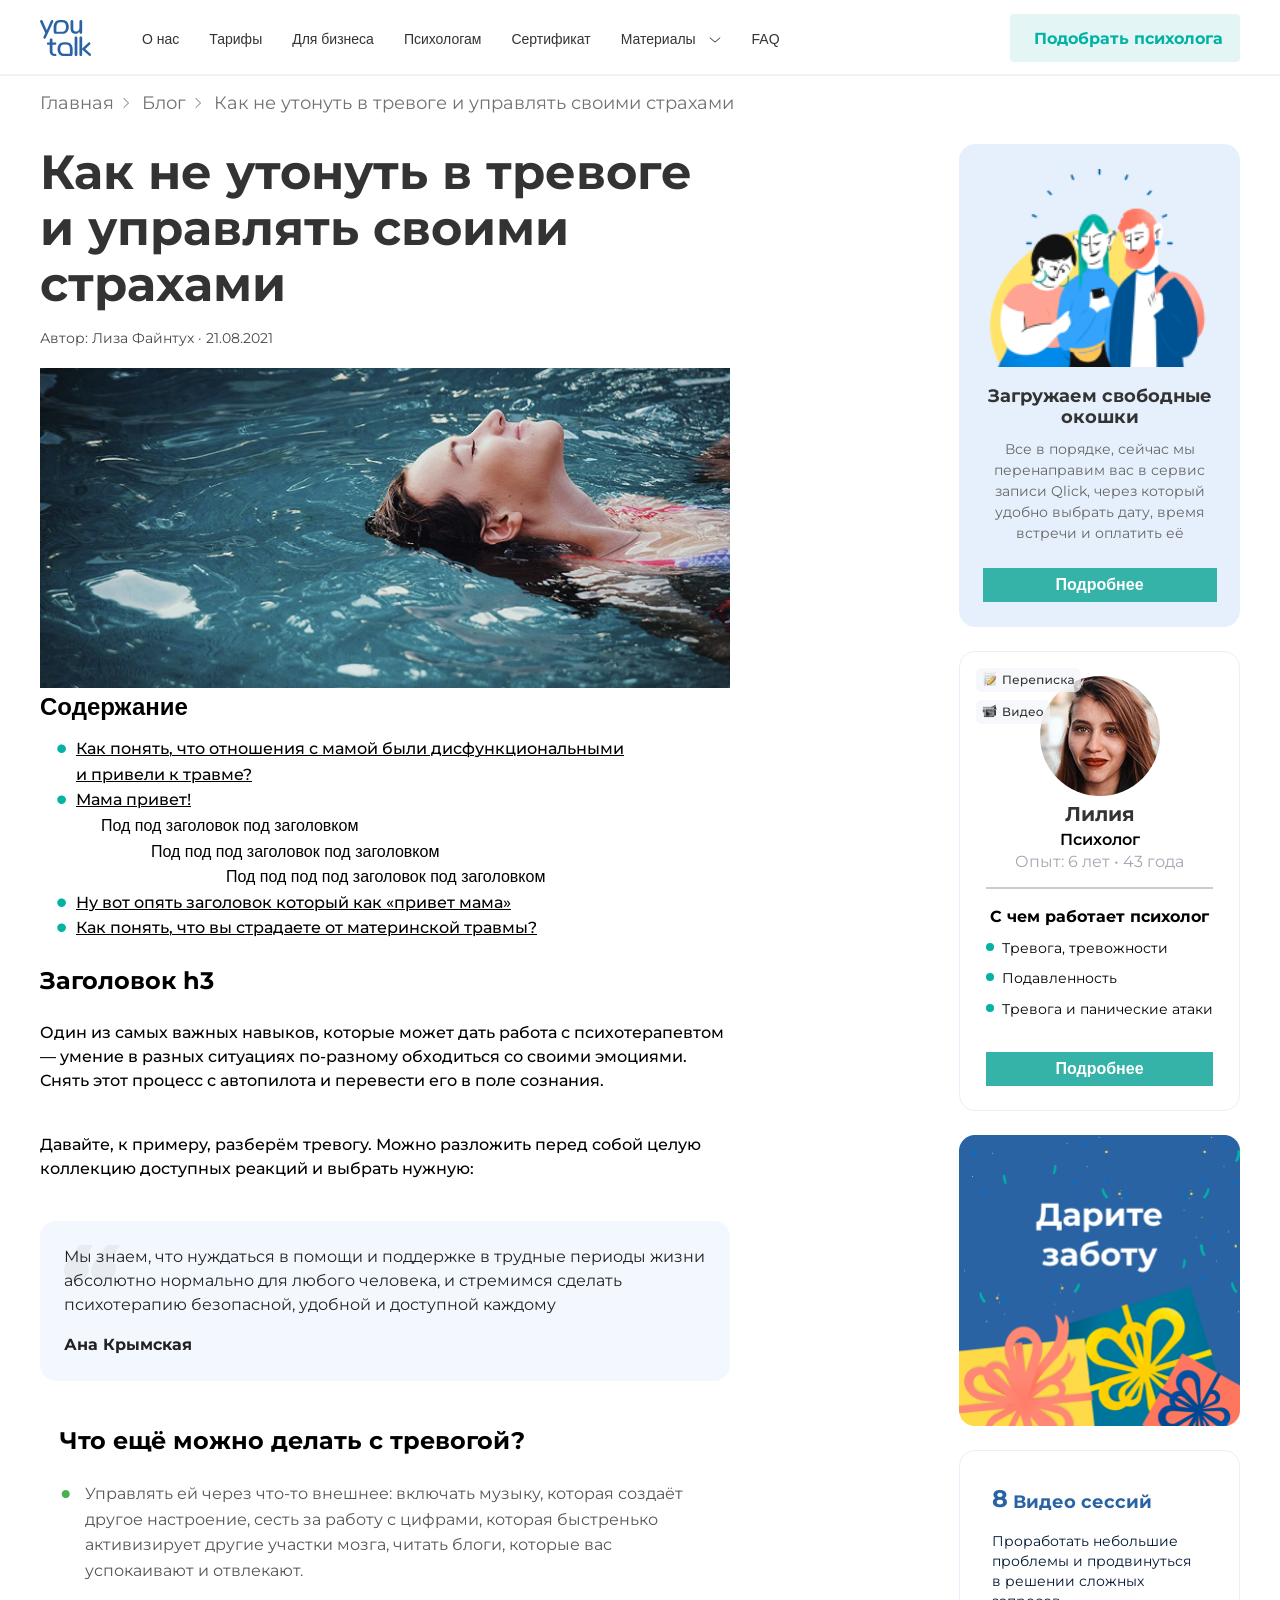
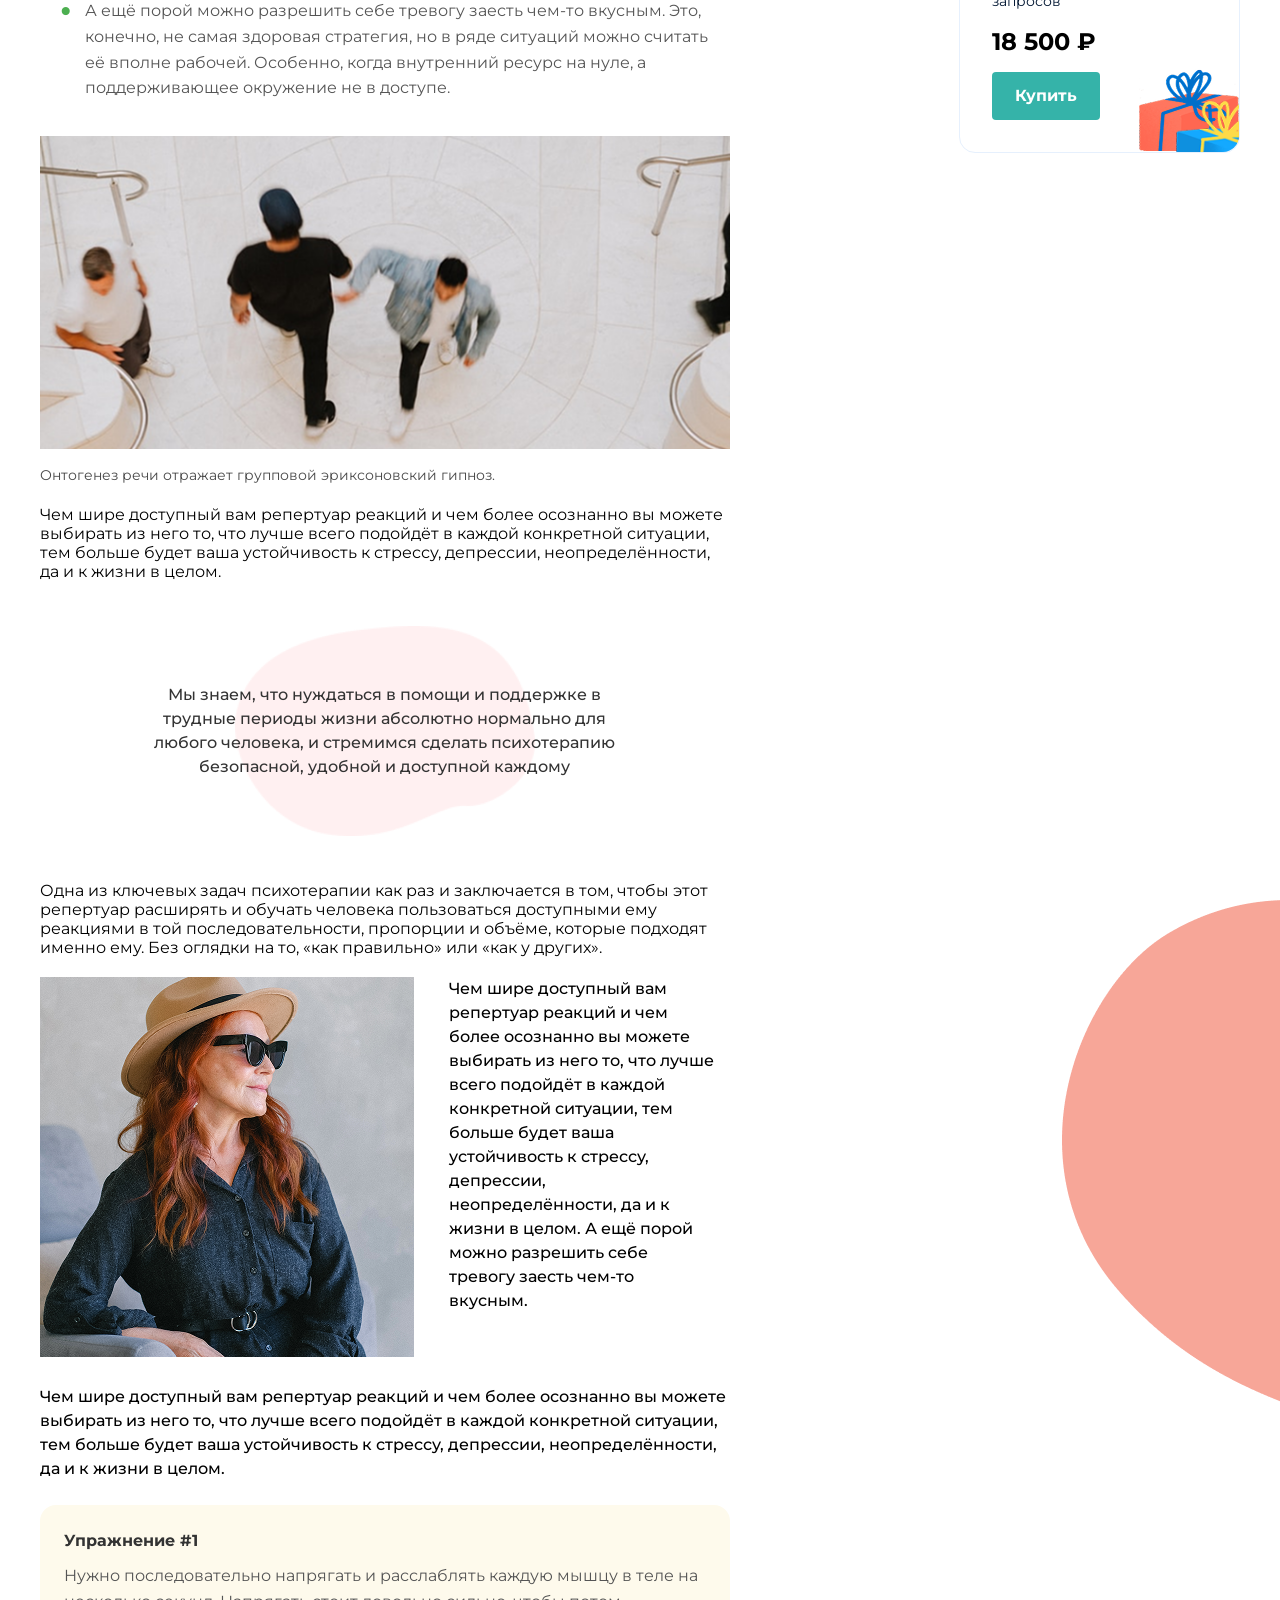
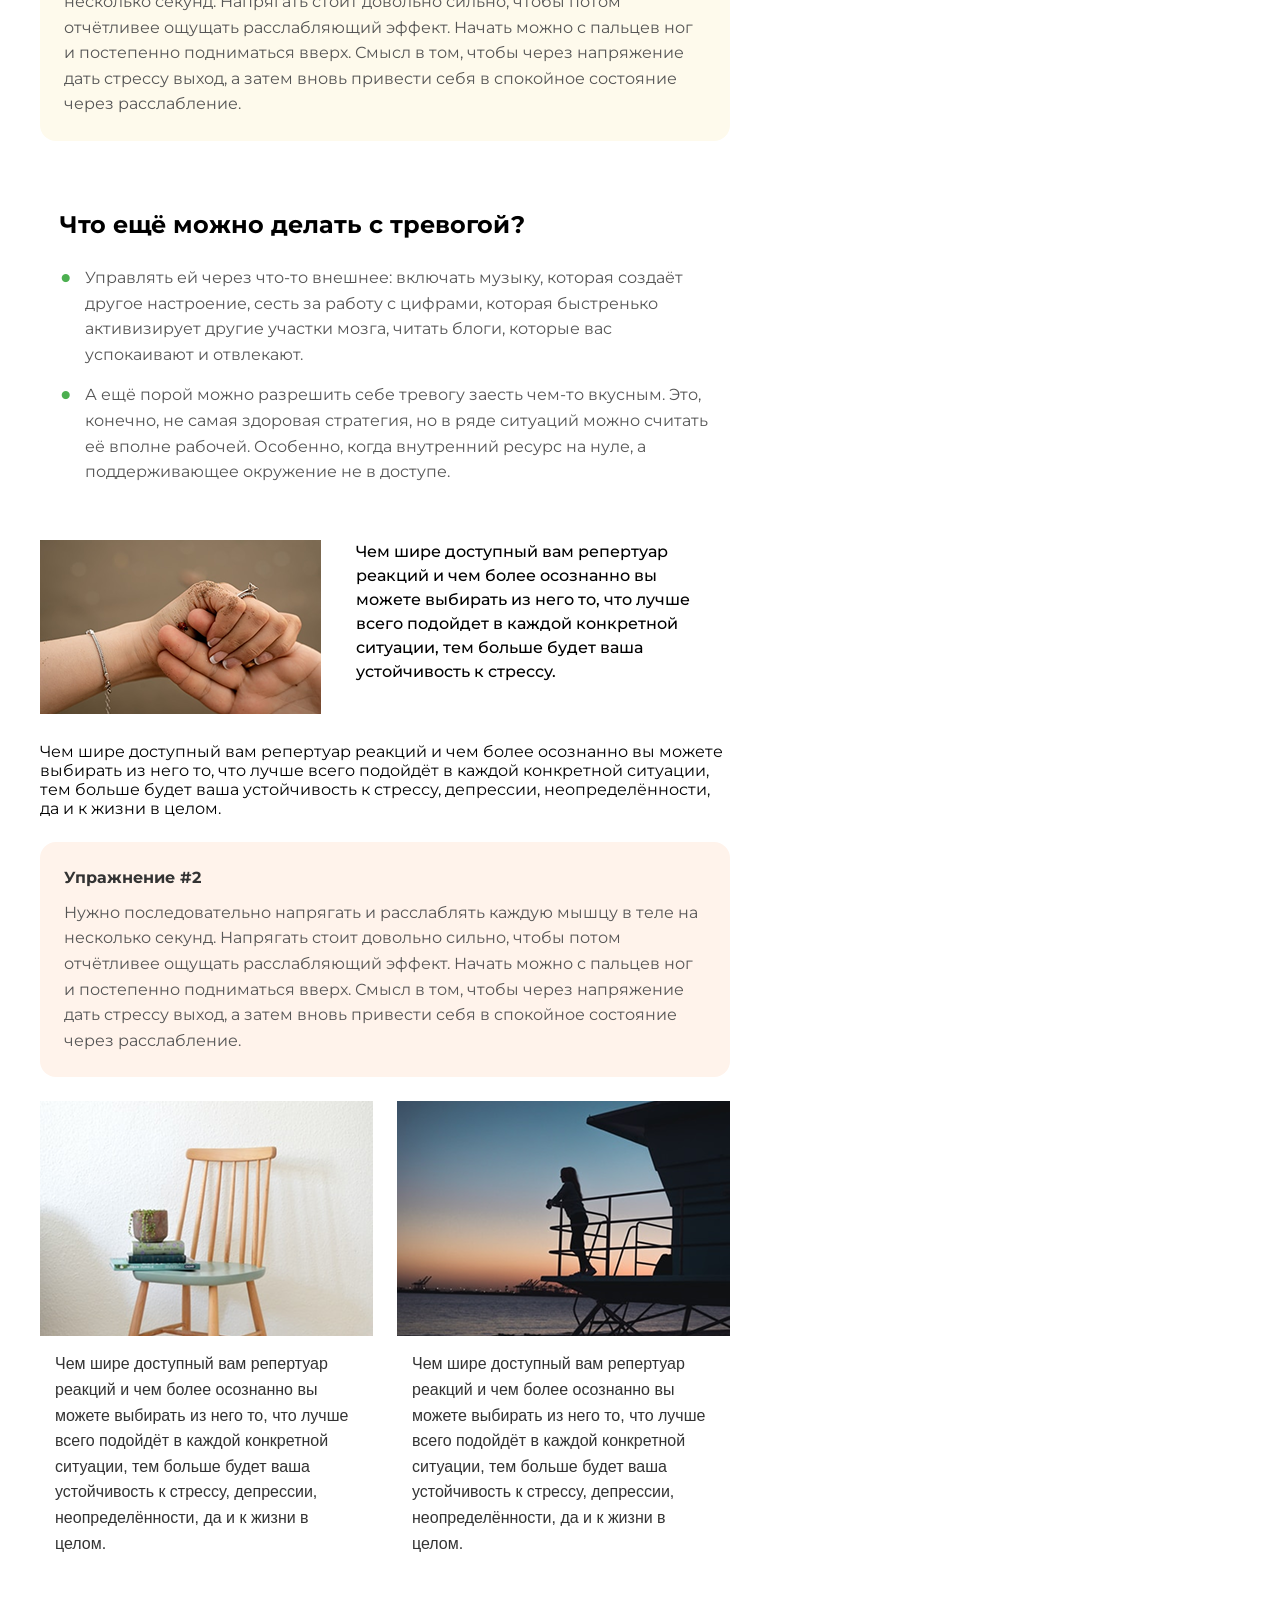
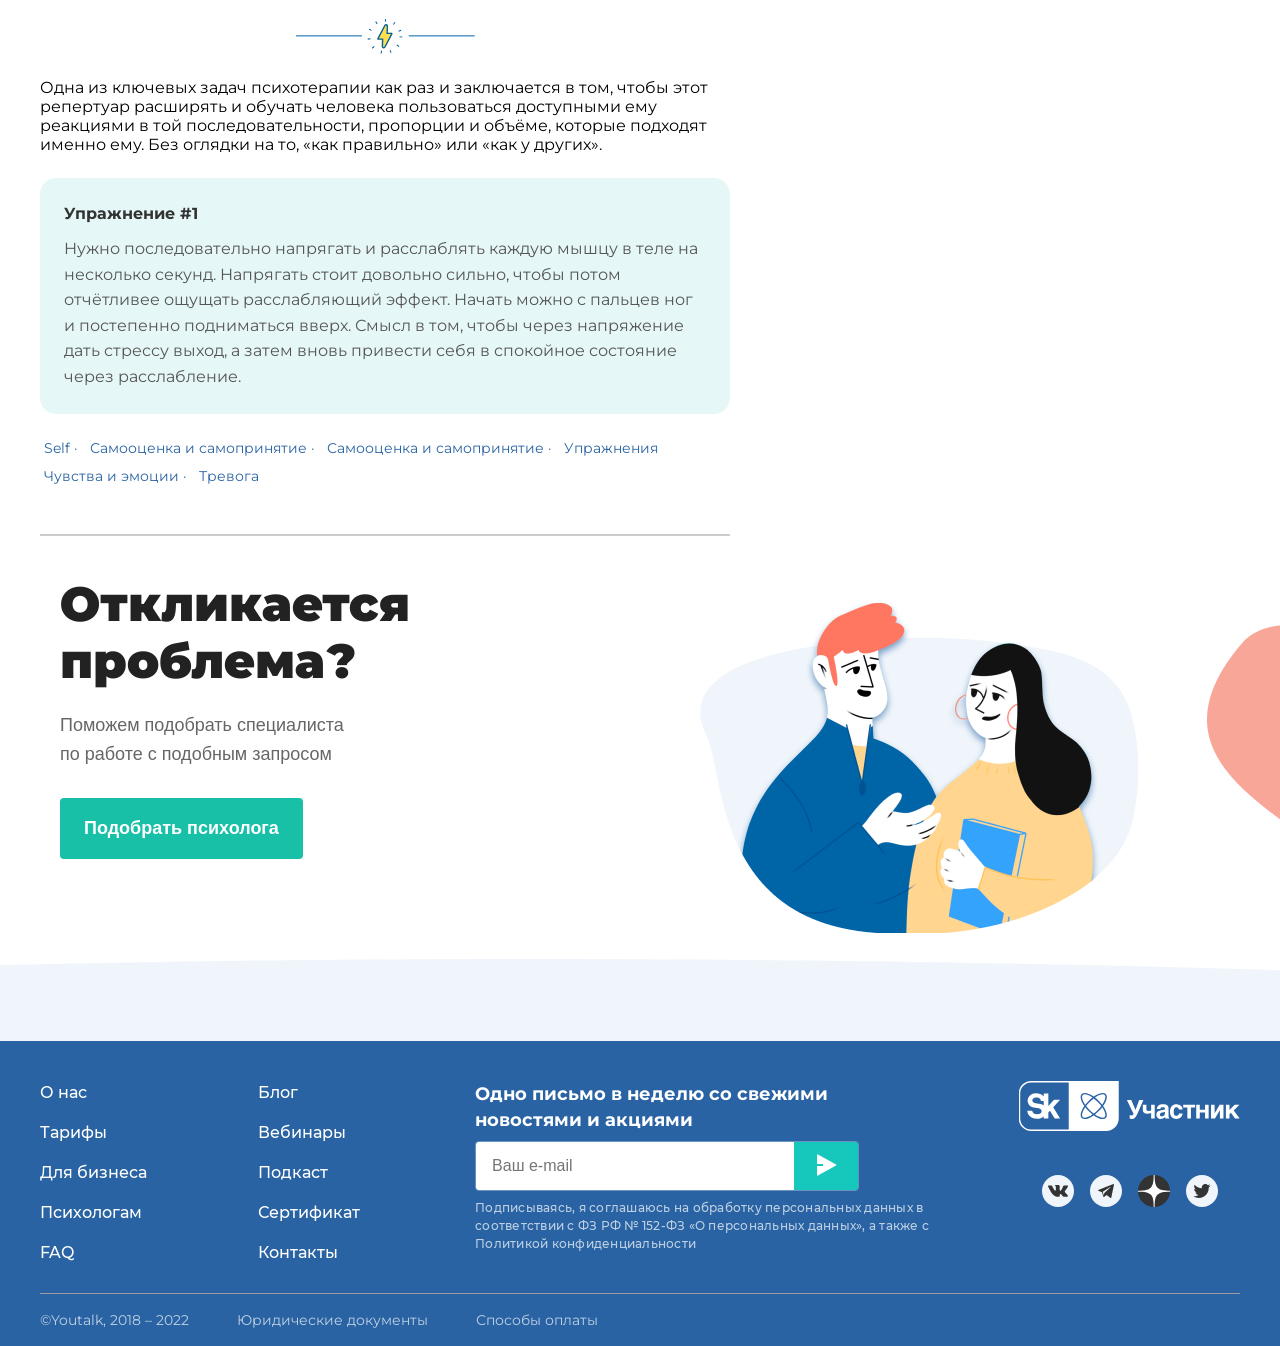
==== commit 9b45755a: "доп" ====
--- a/indextwo.html
+++ b/indextwo.html
@@ -124,7 +124,7 @@
     <nav class="breadcrumb">
       <a href="/" class="breadcrumb-item">Главная</a>
       <img src="img/mater/arrow.svg" alt="стрелка перехода" />
-      <span class="breadcrumb-item current">Блог</span>
+      <span class="breadcrumb-item">Блог</span>
       <img src="img/mater/arrow.svg" alt="стрелка перехода" />
       <span class="breadcrumb-item current">Как не утонуть в тревоге и управлять своими страхами</span>
     </nav>
@@ -383,7 +383,11 @@
     </div>
 
     <div class="block block-24">
+
+
+
       <div class="psychologist-card">
+        <img src="img2/Auto Layout Vertical (19).png" alt="" class="position-top-left-16">
         <img src="img2/Rectangle (21).png" alt="Лилия" class="profile-img">
         <h1 class="card-titleee">Лилия</h1>
         <h2 class="card-subtitle">Психолог</h2>
--- a/css/styles.css
+++ b/css/styles.css
@@ -86,7 +86,7 @@
 
 .navigation__link {
   text-decoration: none;
-  font-family: "Montserrat-Medium",sans-serif;/* font-family: "Montserrat"; */
+  font-family: "Montserrat-Medium",sans-serif;
   font-weight: 400;
   color: #333333;
   transition: color 0.3s ease;
@@ -234,31 +234,33 @@
   border-top: 1px solid #EFF2F2;
 }
  .breadcrumb {
-  display: flex;
-  margin-top: 16px;
-  margin-bottom: 30px;
-  align-items: center;
-  font-size: 18px;
-  
-  overflow: hidden; 
-  text-overflow: ellipsis; 
-  white-space: nowrap; /
-}
-
-.breadcrumb img {
-  padding-left: 4px;
-  padding-right: 8px;
+display: flex;
+  box-sizing: border-box;
+font-weight: 400;
+margin-top: 16px;
+margin-bottom: 30px;
+align-items: center;
+font-size: 18px;
+} .breadcrumb img {
+padding-left: 4px;
+padding-right: 8px;
 }
 .breadcrumb-item {
-  text-decoration: none;
-  color: #333333B2;
+
+text-decoration: none;
+color: #333333B2;
 }
 .breadcrumb-item:hover {
-  text-decoration: underline;
-}
-.current {
-  font-weight: 400;
-}
+text-decoration: underline;
+} .current {
+    display: inline-block; 
+  overflow: hidden;
+  white-space: nowrap;
+  text-overflow: ellipsis;
+  margin-right: 8px;
+
+}
+
 h1 {
   margin: 0 auto;
   padding-left: 0;
@@ -760,8 +762,8 @@
 
 .containerrr {
   display: grid;
-  grid-template-columns: 690px 1fr; /* 690px для основного контента, остальное — сайдбар */
-  gap: 20px; /* Отступ между колонками */
+  grid-template-columns: 690px 1fr;
+  gap: 20px;
   max-width: 1200px;
 
 }
@@ -826,8 +828,8 @@
 
 .toc > ul > li::before {
   content: '•';
-  color: #03B2A5; /* <-- Меняйте цвет здесь */
-  font-size: 32px; /* <-- Меняйте размер здесь */
+  color: #03B2A5; 
+  font-size: 32px; 
   line-height: 24px;
   margin-right: 9px;
   position: absolute;
@@ -906,10 +908,9 @@
   leading-trim: none;
   line-height: 24px;
   letter-spacing: 0%;
-  margin: 0 0 16px 0; /* Отступ снизу перед именем автора */
-  color: #222; /* Тёмный текст */
-}
-
+  margin: 0 0 16px 0; 
+  color: #222; 
+}
 .quote-author {
  font-family: 'Montserrat', sans-serif;
   font-weight: 700;
@@ -918,7 +919,7 @@
   line-height: 24px;
   letter-spacing: 0%;
   color: #222;
-  font-style: normal; /* Убираем курсив, если не нужен */
+  font-style: normal;
   
 }
 #myImage {
@@ -954,7 +955,7 @@
   position: absolute;
   left: 0;
   top: -5px;
-  color: #4CAF50; /* Зелёный цвет маркера, как на изображении */
+  color: #4CAF50; 
   font-weight: bold;
   font-size: 32px;
    line-height: 1;
@@ -968,32 +969,7 @@
 letter-spacing: 0%;
 padding-bottom: 24px;
 padding-top: 24px;
-
-
-
-}
-
-
-
-
-
-
-
-
-
-
-
-
-
-
-
-  
-
-
-
-
-
-
+}
 
 .quote-wrapper {
   position: relative;
@@ -1001,12 +977,12 @@
   justify-content: center;
   align-items: center;
   text-align: center;
-  min-height: 300px; /* Минимальная высота контейнера */
+  min-height: 300px; 
   padding: 2rem;
 }
 
 .quotee-text {
-  z-index: 10; /* Текст поверх пятна */
+  z-index: 10;
   position: relative;
   font-family: 'Montserrat', sans-serif;
   font-weight: 500;
@@ -1014,7 +990,7 @@
   line-height: 24px;
   letter-spacing: 0%;
   color: #333;
-  max-width: 80%; /* Ограничиваем ширину текста */
+  max-width: 80%;
   margin: 0 auto;
 }
 
@@ -1023,15 +999,15 @@
   top: 50%;
   left: 50%;
   transform: translate(-50%, -50%);
-  width: 300px; /* Ширина пятна */
-  height: 300px; /* Высота пятна */
-  background-image: url(../img/Vector\ \(1\).png); /* Ваше изображение */
-  background-size: contain; /* Изображение без растягивания */
+  width: 300px; 
+  height: 300px; 
+  background-image: url(../img/Vector\ \(1\).png); 
+  background-size: contain; 
   background-repeat: no-repeat;
   background-position: center;
-  opacity: 0.8; /* Прозрачность пятна */
-  z-index: 5; /* Под текстом */
-  pointer-events: none; /* Не мешает взаимодействию с текстом */
+  opacity: 0.8; 
+  z-index: 5; 
+  pointer-events: none; 
 }
 
 
@@ -1048,8 +1024,8 @@
 }
 
 .visual-module {
-  flex: 0 0 auto; /* Фиксируем размер, не даём меняться */
-  overflow: hidden; /* Скрываем всё, что выходит за границы блока */
+  flex: 0 0 auto; 
+  overflow: hidden; 
 }
 
 .media-asset {
@@ -1062,7 +1038,7 @@
 .textual-content {
   flex: 1;
   padding: 0 15px 15px 15px;
-  box-sizing: border-box; /* Учитывает отступы при расчёте ширины */
+  box-sizing: border-box; 
 }
 
 .prose-block {
@@ -1144,14 +1120,14 @@
 }
 
 .pic-wrapper {
-  text-align: center; /* Центрирует изображение по горизонтали */
-  padding-top: 24px; /* Отступ сверху — 24px */
-  padding-bottom: 24px; /* Отступ снизу — 24px */
+  text-align: center;
+  padding-top: 24px; 
+  padding-bottom: 24px; 
 }
 
 .pic-wrapper img {
-  display: block; /* Делает изображение блочным элементом */
-  margin: 0 auto; /* Центрирует изображение по горизонтали */
+  display: block; 
+  margin: 0 auto; 
 }
 
 .costt {
@@ -1160,13 +1136,13 @@
 
 
 .nav-container {
-  font-family: 'Montserrat', sans-serif; /* Шрифт из вашего запроса */
-  font-weight: 400; /* Нормальная жирность */
-  font-size: 14px; /* Размер шрифта */
-  line-height: 20px; /* Межстрочный интервал */
-  letter-spacing: 0; /* Межбуквенное расстояние */
-  margin: 0; /* Убираем отступы по умолчанию */
-  padding: 0; /* Убираем внутренние отступы */
+  font-family: 'Montserrat', sans-serif; 
+  font-weight: 400; 
+  font-size: 14px; 
+  line-height: 20px; 
+  letter-spacing: 0; 
+  margin: 0; 
+  padding: 0; 
   padding-bottom: 48px;
   border-bottom: 2px solid #ccc; 
   max-width: 690px;
@@ -1174,23 +1150,23 @@
 }
 
 .nav-row {
-  display: flex; /* Располагаем элементы в строку */
-  gap: 4px; /* Расстояние между элементами (как на изображении) */
-  margin-bottom: 8px; /* Отступ между строками (создаёт перенос) */
-  justify-content: flex-start; /* Элементы прижаты к левому краю */
+  display: flex; 
+  gap: 4px; 
+  margin-bottom: 8px; 
+  justify-content: flex-start; 
 }
 
 .nav-item {
   color: #2963A3;
 
-  padding: 0 4px; /* Внутренние отступы для текста */
-  white-space: nowrap; /* Запрещаем перенос текста внутри элемента */
+  padding: 0 4px; 
+  white-space: nowrap; 
 }
 
 .nav-item:not(:last-child)::after {
-  content: ' · '; /* Добавляем точку-разделитель с пробелами */
-  color: #2963A3; /* Светло-серый цвет точки (как на изображении) */
-  white-space: nowrap; /* Точка не должна переноситься */
+  content: ' · '; 
+  color: #2963A3; 
+  white-space: nowrap; 
 }
 
 .water{
@@ -1200,43 +1176,43 @@
 }
 
 
-/* Основной блок с контентом */
+
 .main-block {
   padding: 72px 0 158px;
-  font-family: 'Arial', sans-serif; /* Шрифт */
-  max-width: 600px; /* Ограничиваем ширину блока */
+  font-family: 'Arial', sans-serif; 
+  max-width: 600px; 
   margin: 0;
   
 }
 
-/* Стили для заголовка */
+
 .main-block h1 {
-  font-size: 48px; /* Крупный размер */
-  font-weight: bold; /* Жирный шрифт */
-  color: #333; /* Тёмно-серый цвет */
-  margin-bottom: 30px; /* Отступ до следующего блока */
-}
-
-/* Стили для поясняющего текста */
+  font-size: 48px; 
+  font-weight: bold; 
+  color: #333; 
+  margin-bottom: 30px;
+}
+
+
 .main-block p {
   font-size: 16px;
-  color: #666; /* Светло-серый цвет */
-  line-height: 1.6; /* Межстрочный интервал для читаемости */
-  margin-bottom: 40px; /* Отступ до кнопки */
-}
-
-/* Стили для кнопки (класс btn-primary) */
+  color: #666; 
+  line-height: 1.6; 
+  margin-bottom: 40px; 
+}
+
+
 .btn-primary {
-  background-color: #00b894; /* Бирюзовый цвет */
-  color: white; /* Белый текст */
-  border: none; /* Убираем рамку */
-  padding: 18px 35px; /* Внутренние отступы */
-  border-radius: 8px; /* Закругление углов */
+  background-color: #00b894; 
+  color: white; 
+  border: none; 
+  padding: 18px 35px; 
+  border-radius: 8px; 
   font-size: 18px;
   font-weight: bold;
-  cursor: pointer; /* Курсор-рука при наведении */
+  cursor: pointer; 
   display: inline-block;
-  text-decoration: none; /* Убираем подчёркивание */
+  text-decoration: none; 
 }
 
 
@@ -1282,19 +1258,6 @@
   transition: background-color 0.3s ease; 
 }
 
-
-
-
-
-
-
-
-
-
-
-
-
-
 .illustration {
    width: 100%; 
   height: auto; 
@@ -1379,9 +1342,9 @@
 line-height: 24px;
 letter-spacing: 0%;
 padding-bottom: 8px;
-
-
-}
+}
+
+
  
 .custom-list {
   font-family: "Montserrat";
@@ -1391,15 +1354,15 @@
 line-height: 20px;
 letter-spacing: 0px;
 gap: 8px;
-  list-style: none; /* Убираем стандартные маркеры */
-  padding-left: 0; /* Убираем отступ слева у списка */
+  list-style: none; 
+  padding-left: 0; 
   padding-bottom: 24px;
 
 
 }
 .card-infoo {
-  margin-bottom: 16px; /* Отступ снизу от текста */
-  padding-bottom: 16px; /* Отступ между текстом и линией */
+  margin-bottom: 16px; 
+  padding-bottom: 16px; 
   border-bottom: 2px solid #ccc; 
   max-width: 250px;
   width: 100%;
@@ -1407,22 +1370,22 @@
 
 
 .custom-list li {
-  position: relative; /* Создаём контейнер для кастомного маркера */
-  margin-bottom: 8px; /* Отступ между пунктами списка */
-  padding-left: 16px; /* Отступ текста от маркера */
-  line-height: 1.6; /* Межстрочный интервал для читаемости */
+  position: relative; 
+  margin-bottom: 8px; 
+  padding-left: 16px; 
+  line-height: 1.6; 
   text-align: left;
 }
 
 .custom-list li::before {
-  content: ''; /* Создаём пустой элемент для маркера */
-  position: absolute; /* Фиксируем положение относительно li */
-  left: 0; /* Прижимаем к левому краю */
-  top: 6px; /* Сдвигаем по вертикали */
-  width: 8px; /* Ширина маркера */
-  height: 8px; /* Высота маркера */
-  background-color: #03B2A5; /* Цвет маркера */
-  border-radius: 50%; /* Делаем маркер круглым (если нужно) */
+  content: ''; 
+  position: absolute;
+  left: 0; 
+  top: 6px; 
+  width: 8px;
+  height: 8px; 
+  background-color: #03B2A5; 
+  border-radius: 50%; 
   opacity: 1; 
   transform: rotate(0deg); 
   
@@ -1446,19 +1409,24 @@
 }
 .block-24 {
 margin-top: 24px;
-}
-
+position: relative;
+}
+.position-top-left-16 {
+  position: absolute;
+  top: 16px;
+  left: 16px;
+}
 
 
 .block-25 {
-  max-width: 100%; /* Не шире родителя */
+  max-width: 100%; 
    margin-top: 24px;
 }
 
 .block-25 img {
   width: 100%;
   height: auto;
-  max-width: 100%; /* Не выходит за границы родителя */
+  max-width: 100%; 
   display: block;
 }
 
@@ -1647,4 +1615,4 @@
     color: #494949;
     margin-bottom: 20px;
     padding-top: 16px; 
-}+}
--- a/css/media.css
+++ b/css/media.css
@@ -46,7 +46,7 @@
 }
 @media (max-width: 1024px) {
   .self-label {
-    display: inline-block; /* Показывается при ширине ≤ 1024 px */
+    display: inline-block;
   }
    .hide-on-mobile {
     opacity: 0;
@@ -66,24 +66,24 @@
   bottom: 16px;
   right: 16px;
   z-index: 10;
-  width: 88px; /* Фиксированная ширина контейнера */
-  height: 106px; /* Фиксированная высота контейнера */
+  width: 88px; 
+  height: 106px; 
 }
 
 .gift-main {
   position: absolute;
   bottom: -18px;
   right: -20px;
-  width: 100%; /* Занимает 100% ширины родителя */
+  width: 100%;
   height: auto;
   z-index: 1;
 }
 
 .gift-overlay {
   position: absolute;
-  top: 74px; /* Смещение для эффекта наложения */
-  left: 44px; /* Смещение для визуального эффекта */
-  width: 70%; /* 70% от ширины родителя — адаптивно */
+  top: 74px; 
+  left: 44px; 
+  width: 70%; 
   height: auto;
   z-index: 99;
   border-radius: 16px;
@@ -294,6 +294,8 @@
   }
 
 } 
+
+
 @media (max-width: 640px) {
   .grid-card .div4, .div5,
   .div6,
@@ -302,7 +304,7 @@
     display: none;
   }
   .div1 {
-  grid-column: 1 / 7; /* с 1‑й по 7‑ю линию (т. е. 6 колонок) */
+  grid-column: 1 / 7; 
 }
 .div1 { grid-row: 1; grid-column: 1 / 7; }
 .div2 { grid-row: 2; grid-column: 1 / 7; }
@@ -359,26 +361,26 @@
         justify-content: center;
     }
   .content-layout {
-    flex-direction: column; /* Блоки выстраиваются в колонку */
-    gap: 15px; /* Уменьшаем отступ между блоками */
+    flex-direction: column; 
+    gap: 15px; 
   }
 
   .visual-module,
   .textual-content {
-    width: 100%; /* Занимаем всю ширину контейнера */
-    max-width: 100%; /* Ограничиваем максимальную ширину */
+    width: 100%;
+    max-width: 100%; 
     height: 100%;
     
   }
 
   .visual-module {
-    flex: none; /* Отключаем flex‑свойства */
+    flex: none; 
      
   }
 
 
   .prose-block {
-    max-width: none; /* Снимаем ограничение ширины текста */
+    max-width: none; 
   
   }
   .textual-content {
@@ -389,12 +391,12 @@
     
     
 }
-/* Глобальная настройка box-sizing */
+
 * {
   box-sizing: border-box;
 }
 
-/* Адаптация для экранов ≤ 600 px */
+
 @media (max-width: 600px) {
   .containerrr {
     grid-template-columns: 1fr; 
@@ -412,7 +414,7 @@
     margin-left: 0; 
   }
 
-  /* Убираем жёсткие ограничения из ключевых блоков */
+
   .block-24,
   .pein,
   .exercise-container,
@@ -421,7 +423,7 @@
     width: 100%;
   }
 
-  /* Уменьшаем шрифты для читаемости */
+ 
   .title-h2 {
     font-size: 20px;
     line-height: 28px;
@@ -434,7 +436,7 @@
 
 
 
-  /* Кнопки и интерактивные элементы */
+
   .buttonn,
   .action-button-primary {
     max-width: none;
